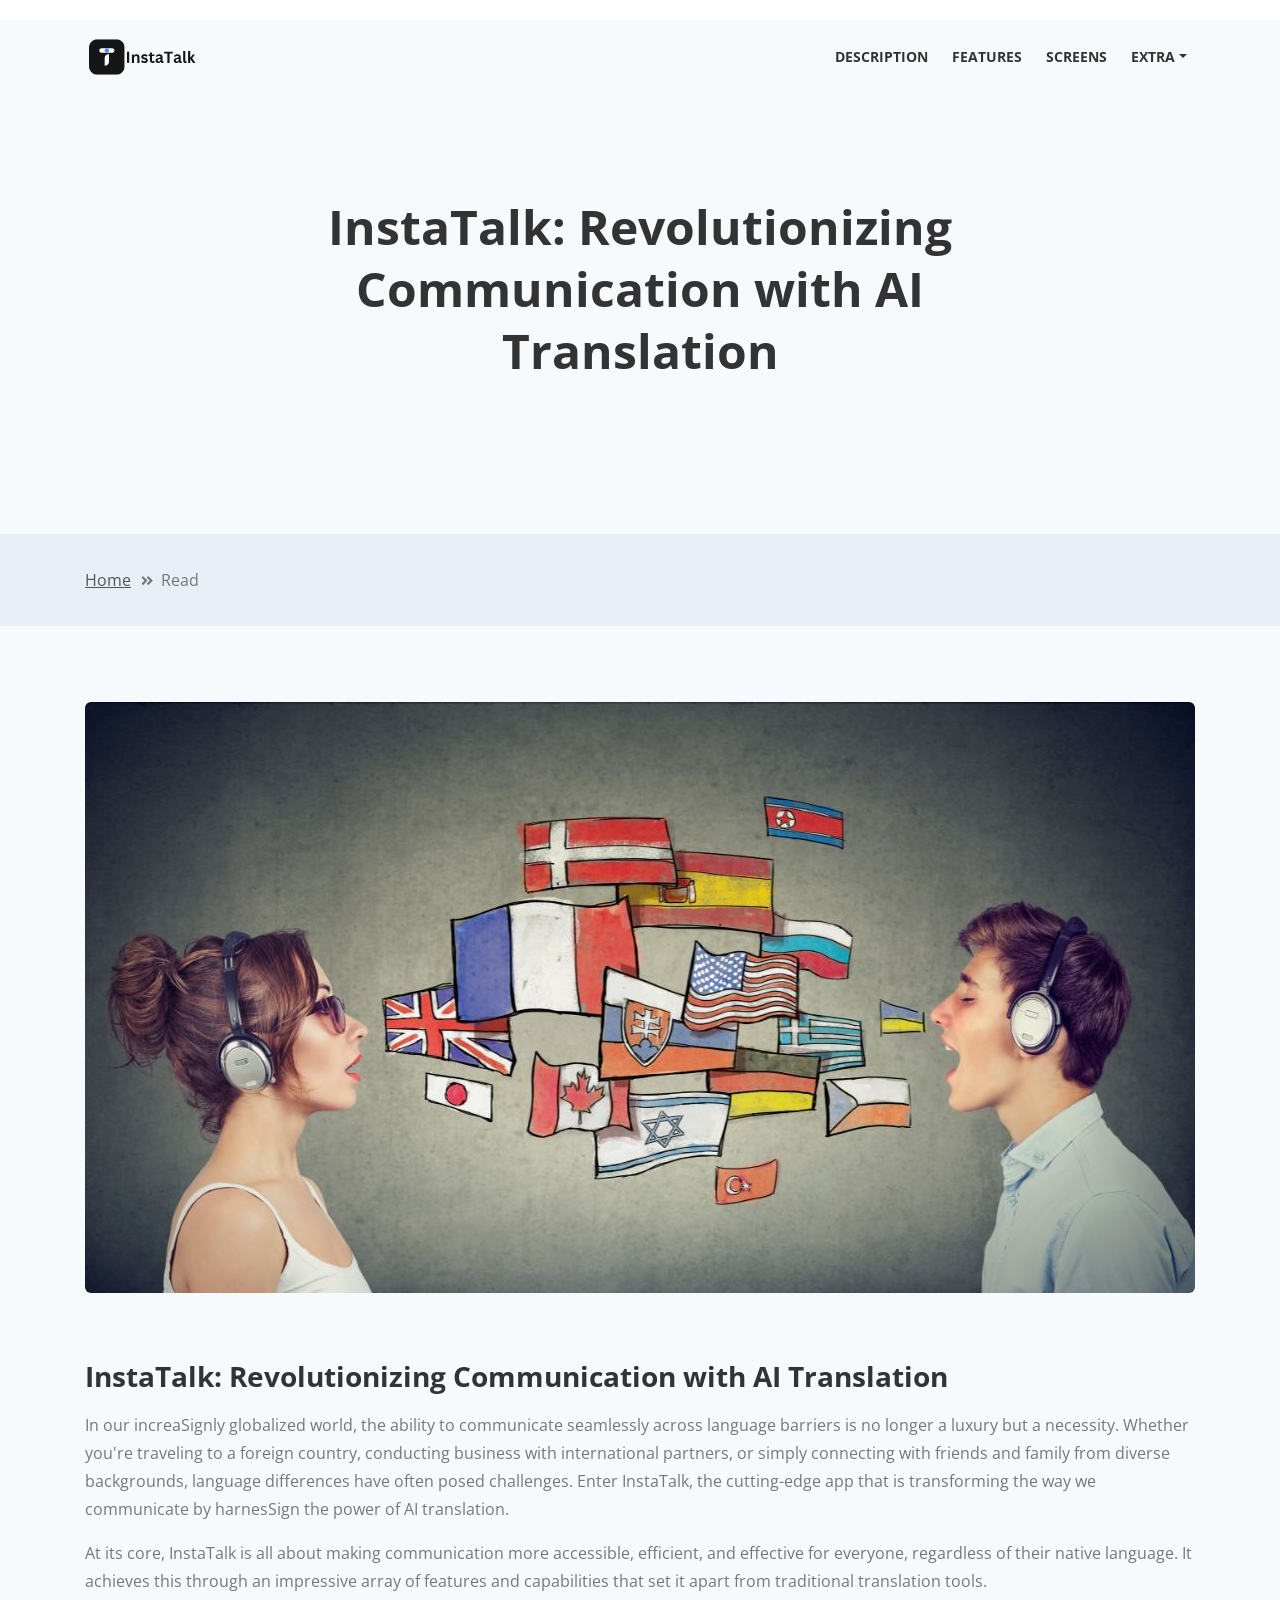
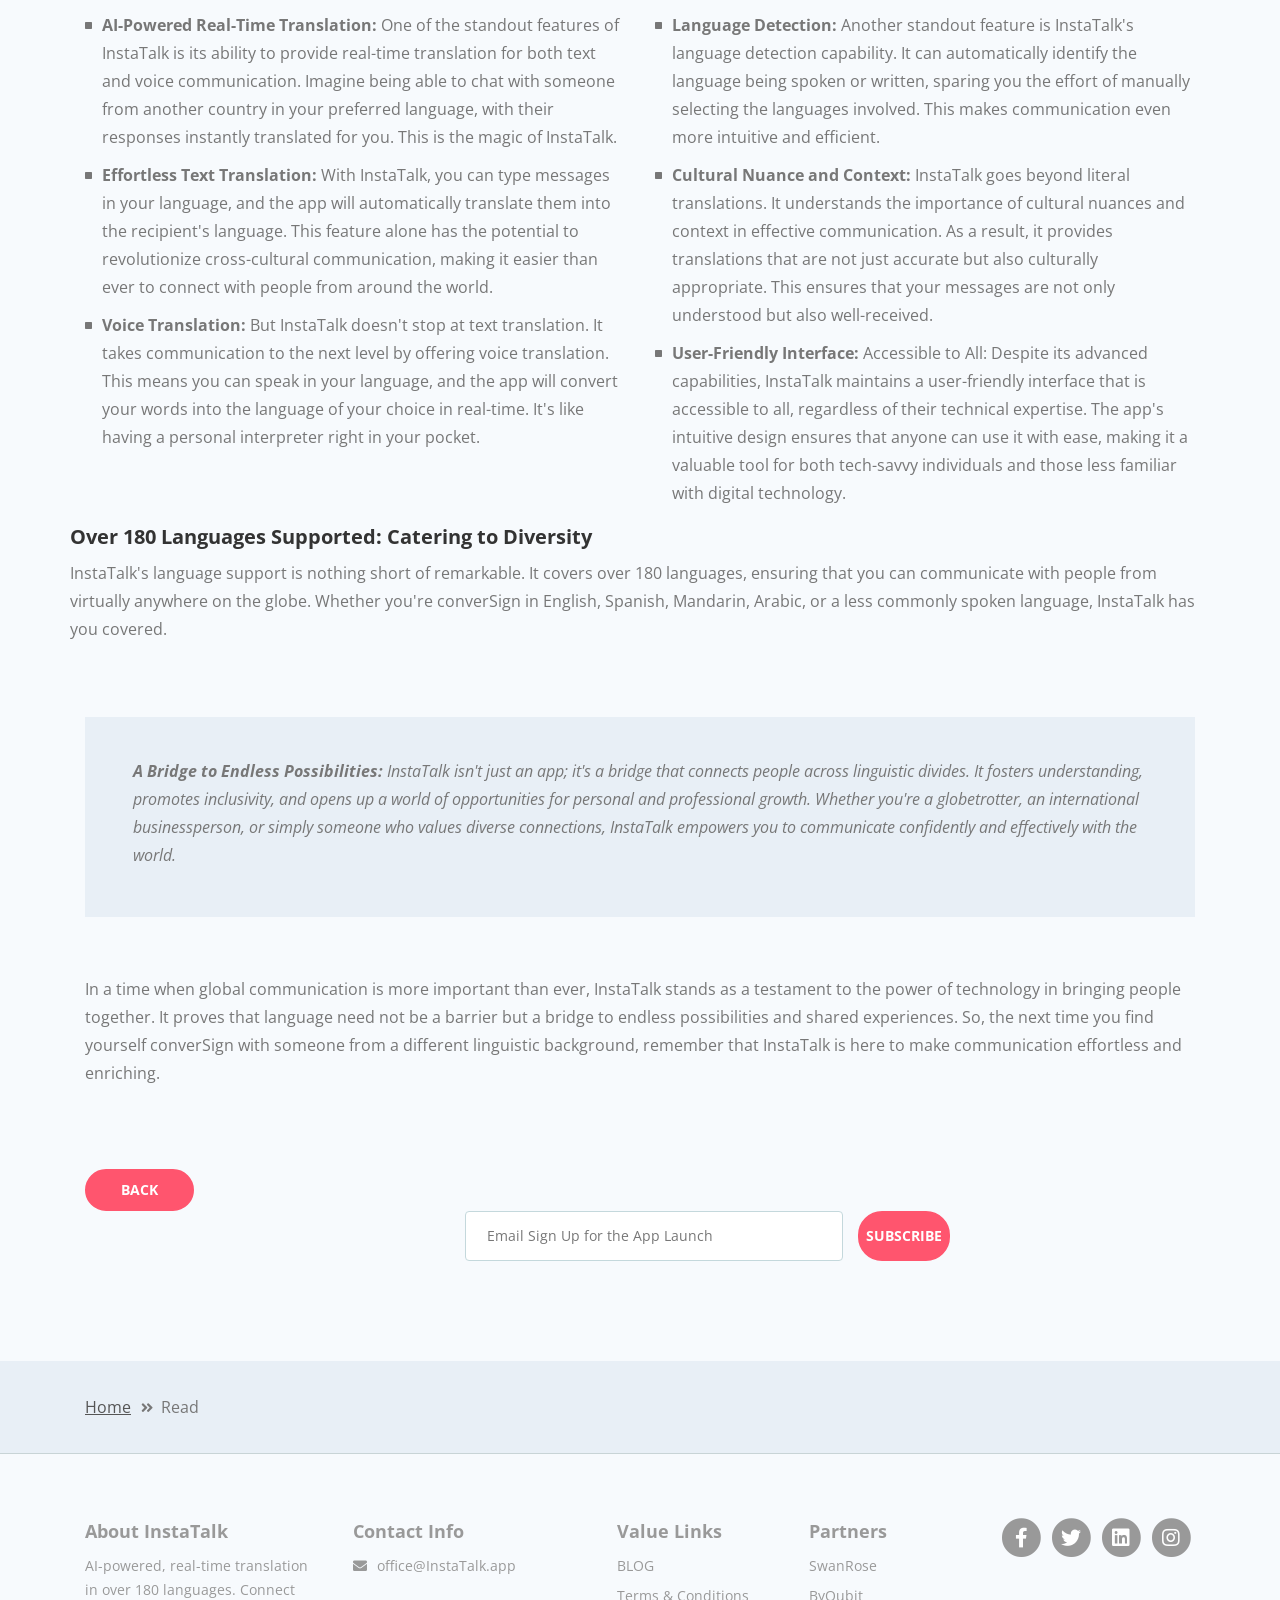
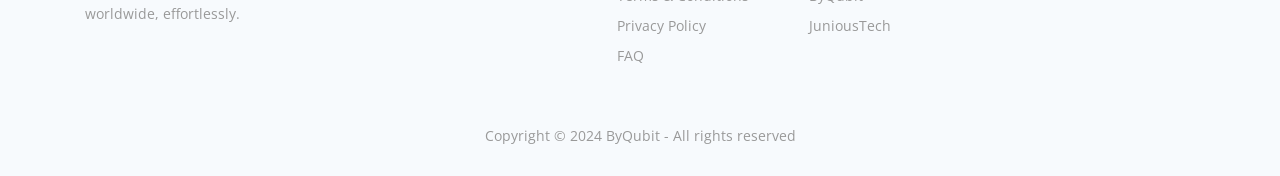
==== article-details.html @ 816acff8 "Add files via upload" ====
<!DOCTYPE html>
<html lang="en">

<head>
    <meta charset="utf-8">
    <meta name="viewport" content="width=device-width, initial-scale=1, shrink-to-fit=no">

    <!-- SEO Meta Tags -->
    <meta name="description"
        content="InstaTalk is a landing page HTML template built with Bootstrap 4 for presenting mobile apps to the online audience and for getting visitors to become users.">
    <meta name="author" content="Inovatik">

    <!-- OG Meta Tags to improve the way the post looks when you share the page on LinkedIn, Facebook, Google+ -->
    <meta property="og:site_name" content="" /> <!-- website name -->
    <meta property="og:site" content="" /> <!-- website link -->
    <meta property="og:title" content="" /> <!-- title shown in the actual shared post -->
    <meta property="og:description" content="" /> <!-- description shown in the actual shared post -->
    <meta property="og:image" content="" /> <!-- image link, make sure it's jpg -->
    <meta property="og:url" content="" /> <!-- where do you want your post to link to -->
    <meta property="og:type" content="article" />

    <!-- Webpage Title -->
    <title>BLOG - InstaTalk</title>

    <!-- Styles -->
    <link href="https://fonts.googleapis.com/css?family=Open+Sans:400,400i,700&display=swap&subset=latin-ext"
        rel="stylesheet">
    <link href="css/bootstrap.css" rel="stylesheet">
    <link href="css/fontawesome-all.css" rel="stylesheet">
    <link href="css/swiper.css" rel="stylesheet">
    <link href="css/magnific-popup.css" rel="stylesheet">
    <link href="css/styles.css" rel="stylesheet">

    <!-- Favicon  -->
    <link rel="icon" href="images/favicon.png">
</head>

<body data-spy="scroll" data-target=".fixed-top">

    <!-- Preloader -->
    <div class="spinner-wrapper">
        <div class="spinner">
            <div class="bounce1"></div>
            <div class="bounce2"></div>
            <div class="bounce3"></div>
        </div>
    </div>
    <!-- end of preloader -->


    <!-- Navigation -->
    <nav class="navbar navbar-expand-lg navbar-dark navbar-custom fixed-top">
        <div class="container">
            <!-- Text Logo - Use this if you don't have a graphic logo -->
            <!-- <a class="navbar-brand logo-text page-scroll" href="index.html">InstaTalk</a> -->

            <!-- Image Logo -->
            <a class="navbar-brand logo-image" href="index.html"><img src="images/logo.svg" alt="alternative"></a>

            <!-- Mobile Menu Toggle Button -->
            <button class="navbar-toggler" type="button" data-toggle="collapse" data-target="#navbarsExampleDefault"
                aria-controls="navbarsExampleDefault" aria-expanded="false" aria-label="Toggle navigation">
                <span class="navbar-toggler-awesome fas fa-bars"></span>
                <span class="navbar-toggler-awesome fas fa-times"></span>
            </button>
            <!-- end of mobile menu toggle button -->

            <div class="collapse navbar-collapse" id="navbarsExampleDefault">
                <ul class="navbar-nav ml-auto">
                    <li class="nav-item">
                        <a class="nav-link page-scroll" href="index.html#description">DESCRIPTION <span
                                class="sr-only">(current)</span></a>
                    </li>
                    <li class="nav-item">
                        <a class="nav-link page-scroll" href="index.html#features">FEATURES</a>
                    </li>
                    <li class="nav-item">
                        <a class="nav-link page-scroll" href="index.html#screens">SCREENS</a>
                    </li>

                    <!-- Dropdown Menu -->
                    <li class="nav-item dropdown">
                        <a class="nav-link dropdown-toggle page-scroll" id="navbarDropdown" role="button"
                            aria-haspopup="true" aria-expanded="false">EXTRA</a>
                        <div class="dropdown-menu" aria-labelledby="navbarDropdown">
                            <a class="dropdown-item" href="article-details.html"><span class="item-text">BLOG</span></a>
                            <div class="dropdown-divider"></div>
                            <a class="dropdown-item" href="terms-conditions.html"><span class="item-text">TERMS
                                    CONDITIONS</span></a>
                            <div class="dropdown-divider"></div>
                            <a class="dropdown-item" href="privacy-policy.html"><span class="item-text">PRIVACY
                                    POLICY</span></a>
                            <div class="dropdown-divider"></div>
                            <a class="dropdown-item" href="faq.html"><span class="item-text">FAQ
                                </span></a>
                        </div>
                    </li>
                    <!-- end of dropdown menu -->

                </ul>
                <!-- <span class="nav-item">
                    <a class="btn-outline-sm page-scroll" href="#download">DOWNLOAD</a>
                </span> -->
            </div>
        </div> <!-- end of container -->
    </nav> <!-- end of navbar -->
    <!-- end of navigation -->


    <!-- Header -->
    <header id="header" class="ex-header">
        <div class="container">
            <div class="row">
                <div class="col-md-12">
                    <h1>InstaTalk: Revolutionizing Communication with AI Translation</h1>
                </div> <!-- end of col -->
            </div> <!-- end of row -->
        </div> <!-- end of container -->
    </header> <!-- end of ex-header -->
    <!-- end of header -->


    <!-- Breadcrumbs -->
    <div class="ex-basic-1">
        <div class="container">
            <div class="row">
                <div class="col-lg-12">
                    <div class="breadcrumbs">
                        <a href="index.html">Home</a><i class="fa fa-angle-double-right"></i><span>Read</span>
                    </div> <!-- end of breadcrumbs -->
                </div> <!-- end of col -->
            </div> <!-- end of row -->
        </div> <!-- end of container -->
    </div> <!-- end of ex-basic-1 -->
    <!-- end of breadcrumbs -->


    <!-- Privacy Content -->
    <div class="ex-basic-2">
        <div class="container">
            <div class="row">
                <div class="col-lg-12">
                    <div class="image-container-large">
                        <img class="img-fluid" src="images/article-details-large.jpg" alt="alternative">
                    </div> <!-- end of image-container-large -->
                    <div class="text-container">
                        <h3>InstaTalk: Revolutionizing Communication with AI Translation</h3>
                        <p>In our increaSignly globalized world, the ability to communicate seamlessly across language
                            barriers is no longer a luxury but a necessity.
                            Whether you're traveling to a foreign country, conducting business with international
                            partners, or simply connecting with friends and
                            family from diverse backgrounds, language differences have often posed challenges. Enter
                            InstaTalk, the cutting-edge app that is transforming
                            the way we communicate by harnesSign the power of AI translation.</p>
                        <p>At its core, InstaTalk is all about making communication more accessible, efficient, and
                            effective for everyone, regardless of their native language.
                            It achieves this through an impressive array of features and capabilities that set it apart
                            from traditional translation tools.</p>
                        <div class="row">
                            <div class="col-md-6">
                                <ul class="list-unstyled li-space-lg">
                                    <li class="media">
                                        <i class="fas fa-square"></i>
                                        <div class="media-body"><strong>AI-Powered Real-Time Translation:</strong>
                                            One of the standout features of InstaTalk is its ability to provide
                                            real-time translation
                                            for both text and voice communication. Imagine being able to chat with
                                            someone from another
                                            country in your preferred language, with their responses instantly
                                            translated for you. This is the magic of InstaTalk.</div>
                                    </li>
                                    <li class="media">
                                        <i class="fas fa-square"></i>
                                        <div class="media-body"><strong>Effortless Text Translation:</strong> With
                                            InstaTalk, you can type messages in your language,
                                            and the app will automatically translate them into the recipient's language.
                                            This feature alone has the potential
                                            to revolutionize cross-cultural communication, making it easier than ever to
                                            connect with people from around the world.</div>
                                    </li>
                                    <li class="media">
                                        <i class="fas fa-square"></i>
                                        <div class="media-body"><strong>Voice Translation:</strong> But InstaTalk
                                            doesn't stop at text translation. It takes communication to the
                                            next level by offering voice translation. This means you can speak in your
                                            language, and the app will convert your
                                            words into the language of your choice in real-time. It's like having a
                                            personal interpreter right in your pocket.</div>
                                    </li>
                                </ul>
                            </div> <!-- end of col -->

                            <div class="col-md-6">
                                <ul class="list-unstyled li-space-lg">
                                    <li class="media">
                                        <i class="fas fa-square"></i>
                                        <div class="media-body"><strong>Language Detection:</strong> Another standout
                                            feature is InstaTalk's language detection capability. It can automatically
                                            identify the language being spoken or written, sparing you the effort of
                                            manually selecting the languages involved. This makes communication even
                                            more intuitive and efficient.</div>
                                    </li>
                                    <li class="media">
                                        <i class="fas fa-square"></i>
                                        <div class="media-body"><strong>Cultural Nuance and Context:</strong> InstaTalk
                                            goes beyond literal translations. It understands the importance of cultural
                                            nuances and context in effective communication. As a result, it provides
                                            translations that are not just accurate but also culturally appropriate.
                                            This ensures that your messages are not only understood but also
                                            well-received.</div>
                                    </li>
                                    <li class="media">
                                        <i class="fas fa-square"></i>
                                        <div class="media-body"><strong>User-Friendly Interface:</strong> Accessible to
                                            All: Despite its advanced capabilities, InstaTalk maintains a user-friendly
                                            interface that is accessible to all, regardless of their technical
                                            expertise. The app's intuitive design ensures that anyone can use it with
                                            ease, making it a valuable tool for both tech-savvy individuals and those
                                            less familiar with digital technology.</div>
                                    </li>

                                </ul>
                            </div> <!-- end of col -->

                            <h4>Over 180 Languages Supported: Catering to Diversity</h4>
                            <p>InstaTalk's language support is nothing short of remarkable. It covers over 180
                                languages,
                                ensuring that you can communicate with people from virtually anywhere on the globe.
                                Whether you're converSign in English, Spanish, Mandarin, Arabic, or a less commonly
                                spoken
                                language, InstaTalk has you covered.</p>
                        </div> <!-- end of row -->
                    </div> <!-- end of text-container-->

                    <div class="text-container dark">
                        <p class="testimonial-text"><strong>A Bridge to Endless Possibilities:</strong> InstaTalk isn't
                            just an app; it's a bridge that connects people across linguistic divides. It fosters
                            understanding, promotes inclusivity, and opens up a world of opportunities for personal and
                            professional growth. Whether you're a globetrotter, an international businessperson, or
                            simply someone who values diverse connections, InstaTalk empowers you to communicate
                            confidently and effectively with the world.</p>
                    </div> <!-- end of text container -->
                    <div class="text-container">
                        <p>In a time when global communication is more important than ever, InstaTalk stands as a
                            testament to the power of technology in bringing people together. It proves that language
                            need not be a barrier but a bridge to endless possibilities and shared experiences. So, the
                            next time you find yourself converSign with someone from a different linguistic background,
                            remember that InstaTalk is here to make communication effortless and enriching.
                        </p>
                    </div> <!-- end of text-container-->
                    <a class="btn-solid-reg" href="index.html">BACK</a>
                </div> <!-- end of col-->
            </div> <!-- end of row -->
        </div> <!-- end of container -->
        <div class="row">
            <div class="col-lg-4">
                <p class="p-large p-heading"></p>
            </div>
            <div class="col-lg-4">
                <!-- Privacy Form -->
                <div class="form-container">
                    <form id="privacyForm" data-toggle="validator" data-focus="false">
                        <div class="form-group">
                            <input type="email" class="form-control-input" id="pemail" required>
                            <label class="label-control" for="pemail">Email Sign Up for the App Launch</label>
                            <div class="help-block with-errors"></div>
                        </div>
                        <div class="form-message">
                            <div id="pmsgSubmit" class="h3 text-center hidden"></div>
                        </div>
                    </form>
                </div> <!-- end of form container -->
            </div> <!-- end of col-->
            <div class="row">
                <div class="col-lg-12">
                    <div class="form-group">
                        <button type="submit" class="form-control-submit-button">SUBSCRIBE</button>
                    </div>
                </div>

            </div>


        </div>
    </div> <!-- end of ex-basic-2 -->
    <!-- end of privacy content -->


    <!-- Breadcrumbs -->
    <div class="ex-basic-1">
        <div class="container">
            <div class="row">
                <div class="col-lg-12">
                    <div class="breadcrumbs">
                        <a href="index.html">Home</a><i class="fa fa-angle-double-right"></i><span>Read</span>
                    </div> <!-- end of breadcrumbs -->
                </div> <!-- end of col -->
            </div> <!-- end of row -->
        </div> <!-- end of container -->
    </div> <!-- end of ex-basic-1 -->
    <!-- end of breadcrumbs -->


    <!-- Footer -->
    <div class="footer">
        <div class="container">
            <div class="row">
                <div class="col-lg-12">
                    <div class="footer-col first">
                        <h5>About InstaTalk</h5>
                        <p class="p-small">AI-powered, real-time translation in over 180 languages. Connect worldwide,
                            effortlessly.</p>
                    </div> <!-- end of footer-col -->
                    <div class="footer-col second">
                        <h5>Contact Info</h5>
                        <ul class="list-unstyled li-space-lg p-small">
                            <li class="media">
                                <i class="fas fa-envelope"></i>
                                <div class="media-body"><a href="#your-link">office@InstaTalk.app</a></div>
                            </li>
                        </ul>
                    </div> <!-- end of footer-col -->
                    <div class="footer-col third">
                        <h5>Value Links</h5>
                        <ul class="list-unstyled li-space-lg p-small">
                            <li><a href="article-details.html">BLOG</a></li>
                            <li><a href="terms-conditions.html">Terms & Conditions</a></li>
                            <li><a href="privacy-policy.html">Privacy Policy</a></li>
                            <li><a href="faq.html">FAQ</a></li>
                        </ul>
                    </div> <!-- end of footer-col -->
                    <div class="footer-col fourth">
                        <h5>Partners</h5>
                        <ul class="list-unstyled li-space-lg p-small">
                            <li><a target="_blank" href="#your-link">SwanRose</a></li>
                            <li><a target="_blank" href="https://byqubit.com/">ByQubit</a></li>
                            <li><a target="_blank" href="https://juniustech.com/">JuniousTech</a></li>
                        </ul>
                    </div> <!-- end of footer-col -->
                    <div class="footer-col fifth">
                        <span class="fa-stack">
                            <a target="_blank" href="#your-link">
                                <i class="fas fa-circle fa-stack-2x"></i>
                                <i class="fab fa-facebook-f fa-stack-1x"></i>
                            </a>
                        </span>
                        <span class="fa-stack">
                            <a target="_blank" href="#your-link">
                                <i class="fas fa-circle fa-stack-2x"></i>
                                <i class="fab fa-twitter fa-stack-1x"></i>
                            </a>
                        </span>
                        <span class="fa-stack">
                            <a target="_blank" href="https://www.linkedin.com/company/byqubitllc/">
                                <i class="fas fa-circle fa-stack-2x"></i>
                                <i class="fab fa-linkedin fa-stack-1x"></i>
                            </a>
                        </span>
                        <span class="fa-stack">
                            <a target="_blank" href="#your-link">
                                <i class="fas fa-circle fa-stack-2x"></i>
                                <i class="fab fa-instagram fa-stack-1x"></i>
                            </a>
                        </span>
                    </div> <!-- end of footer-col -->
                </div> <!-- end of col -->
            </div> <!-- end of row -->
        </div> <!-- end of container -->
    </div> <!-- end of footer -->
    <!-- end of footer -->


    <!-- Copyright -->
    <div class="copyright">
        <div class="container">
            <div class="row">
                <div class="col-lg-12">
                    <p class="p-small">Copyright © 2024 <a target="_blank" href="https://byqubit.com/">ByQubit</a> - All
                        rights reserved</p>
                </div> <!-- end of col -->
            </div> <!-- enf of row -->
        </div> <!-- end of container -->
    </div> <!-- end of copyright -->


    <!-- Scripts -->
    <script src="js/jquery.min.js"></script> <!-- jQuery for Bootstrap's JavaScript plugins -->
    <script src="js/popper.min.js"></script> <!-- Popper tooltip library for Bootstrap -->
    <script src="js/bootstrap.min.js"></script> <!-- Bootstrap framework -->
    <script src="js/jquery.eaSign.min.js"></script> <!-- jQuery EaSign for smooth scrolling between anchors -->
    <script src="js/swiper.min.js"></script> <!-- Swiper for image and text sliders -->
    <script src="js/jquery.magnific-popup.js"></script> <!-- Magnific Popup for lightboxes -->
    <script src="js/validator.min.js"></script> <!-- Validator.js - Bootstrap plugin that validates forms -->
    <script src="js/scripts.js"></script> <!-- Custom scripts -->
</body>

</html>
---- css/styles.css ----
/* Template: Sync - Free Mobile App Landing Page HTML Template
   Author: Inovatik
   Created: Dec 2019
   Description: Master CSS file
*/

/*****************************************
Table Of Contents:

01. General Styles
02. Preloader
03. Navigation
04. Header
05. Small Features
06. Description 1
07. Description 1 Details Lightbox
08. Description 2
09. Features
10. Screenshots
11. Testimonials
12. Statistics
13. Download
14. Footer
15. Copyright
16. Back To Top Button
17. Extra Pages
18. Media Queries
******************************************/

/*****************************************
Colors:
- Backgrounds - light gray #f7fafd
- Backgrounds - gray #e8eff6
- Buttons - red #ff556e
- Headings text, navbar links - black #333
- Body text - dark gray #777
******************************************/


/******************************/
/*     01. General Styles     */
/******************************/
body,
html {
	width: 100%;
	height: 100%;
}

body,
p {
	color: #777;
	font: 400 1rem/1.75rem "Open Sans", sans-serif;
}

.p-large {
	font: 400 1.125rem/1.875rem "Open Sans", sans-serif;
}

.p-small {
	font: 400 0.875rem/1.5rem "Open Sans", sans-serif;
}

.p-heading {
	margin-bottom: 4rem;
	text-align: center;
}

h1 {
	color: #333;
	font: 700 2.625rem/3.375rem "Open Sans", sans-serif;
}

h2 {
	color: #333;
	font: 700 2.125rem/2.75rem "Open Sans", sans-serif;
}

h3 {
	color: #333;
	font: 700 1.75rem/2.375rem "Open Sans", sans-serif;
}

h4 {
	color: #333;
	font: 700 1.25rem/1.75rem "Open Sans", sans-serif;
}

h5 {
	color: #333;
	font: 700 1.125rem/1.625rem "Open Sans", sans-serif;
}

h6 {
	color: #333;
	font: 700 1rem/1.5rem "Open Sans", sans-serif;
}

.testimonial-text {
	font-style: italic;
}

.testimonial-author {
	font-weight: 700;
	font-size: 1rem;
	line-height: 1.5rem;
}

.li-space-lg li {
	margin-bottom: 0.625rem;
}

a {
	color: #555;
	text-decoration: underline;
}

a:hover {
	color: #555;
	text-decoration: underline;
}

a.red {
	color: #ff556e;
}

.btn-solid-reg {
	display: inline-block;
	padding: 1.1875rem 2.125rem 1.1875rem 2.125rem;
	border: 0.125rem solid #ff556e;
	border-radius: 2rem;
	background-color: #ff556e;
	color: #fff;
	font: 700 0.875rem/0 "Open Sans", sans-serif;
	text-decoration: none;
	transition: all 0.2s;
}

.btn-solid-reg:hover {
	border: 0.125rem solid #ff556e;
	background-color: transparent;
	color: #ff556e;
	text-decoration: none;
}

.btn-solid-lg {
	display: inline-block;
	padding: 1.5rem 2.375rem 1.5rem 2.375rem;
	border: 0.125rem solid #ff556e;
	border-radius: 2rem;
	background-color: #ff556e;
	color: #fff;
	font: 700 0.875rem/0 "Open Sans", sans-serif;
	text-decoration: none;
	transition: all 0.2s;
}

.btn-solid-lg:hover {
	border: 0.125rem solid #ff556e;
	background-color: transparent;
	color: #ff556e;
	text-decoration: none;
}

.btn-solid-lg .fab {
	margin-right: 0.5rem;
	font-size: 1.25rem;
	line-height: 0;
	vertical-align: top;
}

.btn-solid-lg .fab.fa-google-play {
	font-size: 1rem;
}

.btn-outline-reg {
	display: inline-block;
	padding: 1.1875rem 2.125rem 1.1875rem 2.125rem;
	border: 0.125rem solid #333;
	border-radius: 2rem;
	background-color: transparent;
	color: #333;
	font: 700 0.875rem/0 "Open Sans", sans-serif;
	text-decoration: none;
	transition: all 0.2s;
}

.btn-outline-reg:hover {
	border: 0.125rem solid #333;
	background-color: #333;
	color: #fff;
	text-decoration: none;
}

.btn-outline-lg {
	display: inline-block;
	padding: 1.5rem 2.375rem 1.5rem 2.375rem;
	border: 0.125rem solid #333;
	border-radius: 2rem;
	background-color: transparent;
	color: #333;
	font: 700 0.875rem/0 "Open Sans", sans-serif;
	text-decoration: none;
	transition: all 0.2s;
}

.btn-outline-lg:hover {
	border: 0.125rem solid #333;
	background-color: #333;
	color: #fff;
	text-decoration: none;
}

.btn-outline-sm {
	display: inline-block;
	padding: 1rem 1.5rem 1rem 1.5rem;
	border: 0.125rem solid #333;
	border-radius: 2rem;
	background-color: transparent;
	color: #333;
	font: 700 0.875rem/0 "Open Sans", sans-serif;
	text-decoration: none;
	transition: all 0.2s;
}

.btn-outline-sm:hover {
	border: 0.125rem solid #333;
	background-color: #333;
	color: #fff;
	text-decoration: none;
}

.form-group {
	position: relative;
	margin-bottom: 1.25rem;
}

.form-group.has-error.has-danger {
	margin-bottom: 0.625rem;
}

.form-group.has-error.has-danger .help-block.with-errors ul {
	margin-top: 0.375rem;
}

.label-control {
	position: absolute;
	top: 0.87rem;
	left: 1.375rem;
	color: #777;
	opacity: 1;
	font: 400 0.875rem/1.375rem "Open Sans", sans-serif;
	cursor: text;
	transition: all 0.2s ease;
}

/* IE10+ hack to solve lower label text position compared to the rest of the browsers */
@media screen and (-ms-high-contrast: active),
screen and (-ms-high-contrast: none) {
	.label-control {
		top: 0.9375rem;
	}
}

.form-control-input:focus+.label-control,
.form-control-input.notEmpty+.label-control,
.form-control-textarea:focus+.label-control,
.form-control-textarea.notEmpty+.label-control {
	top: 0.125rem;
	opacity: 1;
	font-size: 0.75rem;
	font-weight: 700;
}

.form-control-input,
.form-control-select {
	display: block;
	/* needed for proper display of the label in Firefox, IE, Edge */
	width: 100%;
	padding-top: 1.0625rem;
	padding-bottom: 0.0625rem;
	padding-left: 1.3125rem;
	border: 1px solid #c4d8dc;
	border-radius: 0.25rem;
	background-color: #fff;
	color: #777;
	font: 400 0.875rem/1.875rem "Open Sans", sans-serif;
	transition: all 0.2s;
	-webkit-appearance: none;
	/* removes inner shadow on form inputs on ios safari */
}

.form-control-select {
	padding-top: 0.5rem;
	padding-bottom: 0.5rem;
	height: 3rem;
}

/* IE10+ hack to solve lower label text position compared to the rest of the browsers */
@media screen and (-ms-high-contrast: active),
screen and (-ms-high-contrast: none) {
	.form-control-input {
		padding-top: 1.25rem;
		padding-bottom: 0.75rem;
		line-height: 1.75rem;
	}

	.form-control-select {
		padding-top: 0.875rem;
		padding-bottom: 0.75rem;
		height: 3.125rem;
		line-height: 2.125rem;
	}
}

select {
	/* you should keep these first rules in place to maintain cross-browser behavior */
	-webkit-appearance: none;
	-moz-appearance: none;
	-ms-appearance: none;
	-o-appearance: none;
	appearance: none;
	background-image: url('../images/down-arrow.png');
	background-position: 96% 50%;
	background-repeat: no-repeat;
	outline: none;
}

select::-ms-expand {
	display: none;
	/* removes the ugly default down arrow on select form field in IE11 */
}

.form-control-textarea {
	display: block;
	/* used to eliminate a bottom gap difference between Chrome and IE/FF */
	width: 100%;
	height: 8rem;
	/* used instead of html rows to normalize height between Chrome and IE/FF */
	padding-top: 1.25rem;
	padding-left: 1.3125rem;
	border: 1px solid #c4d8dc;
	border-radius: 0.25rem;
	background-color: #fff;
	color: #777;
	font: 400 0.875rem/1.75rem "Open Sans", sans-serif;
	transition: all 0.2s;
}

.form-control-input:focus,
.form-control-select:focus,
.form-control-textarea:focus {
	border: 1px solid #a1a1a1;
	outline: none;
	/* Removes blue border on focus */
}

.form-control-input:hover,
.form-control-select:hover,
.form-control-textarea:hover {
	border: 1px solid #a1a1a1;
}

input[type='checkbox'] {
	vertical-align: -10%;
	margin-right: 0.5rem;
}

/* IE10+ hack to raise checkbox field position compared to the rest of the browsers */
@media screen and (-ms-high-contrast: active),
screen and (-ms-high-contrast: none) {
	input[type='checkbox'] {
		vertical-align: -9%;
	}
}

.form-control-submit-button {
	display: inline-block;
	width: 100%;
	height: 3.125rem;
	border: 0.125rem solid #ff556e;
	border-radius: 1.5rem;
	background-color: #ff556e;
	color: #fff;
	font: 700 0.875rem/0 "Open Sans", sans-serif;
	cursor: pointer;
	transition: all 0.2s;
}

.form-control-submit-button:hover {
	border: 0.125rem solid #ff556e;
	background-color: transparent;
	color: #ff556e;
}

/* Form Success And Error Message Formatting */
#pmsgSubmit.h3.text-center.tada.animated,
#pmsgSubmit.h3.text-center {
	display: block;
	margin-bottom: 0;
	color: #ff556e;
	font-weight: 400;
	font-size: 1.125rem;
	line-height: 1rem;
}

.help-block.with-errors .list-unstyled {
	font-size: 0.75rem;
	line-height: 1.125rem;
	text-align: left;
}

.help-block.with-errors ul {
	margin-bottom: 0;
}

/* end of form success and error message formatting */

/* Form Success And Error Message Animation - Animate.css */
@-webkit-keyframes tada {
	from {
		-webkit-transform: scale3d(1, 1, 1);
		-ms-transform: scale3d(1, 1, 1);
		transform: scale3d(1, 1, 1);
	}

	10%,
	20% {
		-webkit-transform: scale3d(.9, .9, .9) rotate3d(0, 0, 1, -3deg);
		-ms-transform: scale3d(.9, .9, .9) rotate3d(0, 0, 1, -3deg);
		transform: scale3d(.9, .9, .9) rotate3d(0, 0, 1, -3deg);
	}

	30%,
	50%,
	70%,
	90% {
		-webkit-transform: scale3d(1.1, 1.1, 1.1) rotate3d(0, 0, 1, 3deg);
		-ms-transform: scale3d(1.1, 1.1, 1.1) rotate3d(0, 0, 1, 3deg);
		transform: scale3d(1.1, 1.1, 1.1) rotate3d(0, 0, 1, 3deg);
	}

	40%,
	60%,
	80% {
		-webkit-transform: scale3d(1.1, 1.1, 1.1) rotate3d(0, 0, 1, -3deg);
		-ms-transform: scale3d(1.1, 1.1, 1.1) rotate3d(0, 0, 1, -3deg);
		transform: scale3d(1.1, 1.1, 1.1) rotate3d(0, 0, 1, -3deg);
	}

	to {
		-webkit-transform: scale3d(1, 1, 1);
		-ms-transform: scale3d(1, 1, 1);
		transform: scale3d(1, 1, 1);
	}
}

@keyframes tada {
	from {
		-webkit-transform: scale3d(1, 1, 1);
		-ms-transform: scale3d(1, 1, 1);
		transform: scale3d(1, 1, 1);
	}

	10%,
	20% {
		-webkit-transform: scale3d(.9, .9, .9) rotate3d(0, 0, 1, -3deg);
		-ms-transform: scale3d(.9, .9, .9) rotate3d(0, 0, 1, -3deg);
		transform: scale3d(.9, .9, .9) rotate3d(0, 0, 1, -3deg);
	}

	30%,
	50%,
	70%,
	90% {
		-webkit-transform: scale3d(1.1, 1.1, 1.1) rotate3d(0, 0, 1, 3deg);
		-ms-transform: scale3d(1.1, 1.1, 1.1) rotate3d(0, 0, 1, 3deg);
		transform: scale3d(1.1, 1.1, 1.1) rotate3d(0, 0, 1, 3deg);
	}

	40%,
	60%,
	80% {
		-webkit-transform: scale3d(1.1, 1.1, 1.1) rotate3d(0, 0, 1, -3deg);
		-ms-transform: scale3d(1.1, 1.1, 1.1) rotate3d(0, 0, 1, -3deg);
		transform: scale3d(1.1, 1.1, 1.1) rotate3d(0, 0, 1, -3deg);
	}

	to {
		-webkit-transform: scale3d(1, 1, 1);
		-ms-transform: scale3d(1, 1, 1);
		transform: scale3d(1, 1, 1);
	}
}

.tada {
	-webkit-animation-name: tada;
	animation-name: tada;
}

.animated {
	-webkit-animation-duration: 1s;
	animation-duration: 1s;
	-webkit-animation-fill-mode: both;
	animation-fill-mode: both;
}

/* end of form success and error message animation - Animate.css */

/* Fade-move Animation For Details Lightbox - Magnific Popup */
/* at start */
.my-mfp-slide-bottom .zoom-anim-dialog {
	opacity: 0;
	transition: all 0.2s ease-out;
	-webkit-transform: translateY(-1.25rem) perspective(37.5rem) rotateX(10deg);
	-ms-transform: translateY(-1.25rem) perspective(37.5rem) rotateX(10deg);
	transform: translateY(-1.25rem) perspective(37.5rem) rotateX(10deg);
}

/* animate in */
.my-mfp-slide-bottom.mfp-ready .zoom-anim-dialog {
	opacity: 1;
	-webkit-transform: translateY(0) perspective(37.5rem) rotateX(0);
	-ms-transform: translateY(0) perspective(37.5rem) rotateX(0);
	transform: translateY(0) perspective(37.5rem) rotateX(0);
}

/* animate out */
.my-mfp-slide-bottom.mfp-removing .zoom-anim-dialog {
	opacity: 0;
	-webkit-transform: translateY(-0.625rem) perspective(37.5rem) rotateX(10deg);
	-ms-transform: translateY(-0.625rem) perspective(37.5rem) rotateX(10deg);
	transform: translateY(-0.625rem) perspective(37.5rem) rotateX(10deg);
}

/* dark overlay, start state */
.my-mfp-slide-bottom.mfp-bg {
	opacity: 0;
	transition: opacity 0.2s ease-out;
}

/* animate in */
.my-mfp-slide-bottom.mfp-ready.mfp-bg {
	opacity: 0.8;
}

/* animate out */
.my-mfp-slide-bottom.mfp-removing.mfp-bg {
	opacity: 0;
}

/* end of fade-move animation for details lightbox - magnific popup */

/* Fade Animation For Image Lightbox - Magnific Popup */
@-webkit-keyframes fadeIn {
	from {
		opacity: 0;
	}

	to {
		opacity: 1;
	}
}

@keyframes fadeIn {
	from {
		opacity: 0;
	}

	to {
		opacity: 1;
	}
}

.fadeIn {
	-webkit-animation: fadeIn 0.6s;
	animation: fadeIn 0.6s;
}

@-webkit-keyframes fadeOut {
	from {
		opacity: 1;
	}

	to {
		opacity: 0;
	}
}

@keyframes fadeOut {
	from {
		opacity: 1;
	}

	to {
		opacity: 0;
	}
}

.fadeOut {
	-webkit-animation: fadeOut 0.8s;
	animation: fadeOut 0.8s;
}

/* end of fade animation for details lightbox - magnific popup */


/*************************/
/*     02. Preloader     */
/*************************/
.spinner-wrapper {
	position: fixed;
	z-index: 999999;
	top: 0;
	right: 0;
	bottom: 0;
	left: 0;
	background: #f7fafd;
}

.spinner {
	position: absolute;
	top: 50%;
	/* centers the loading animation vertically one the screen */
	left: 50%;
	/* centers the loading animation horizontally one the screen */
	width: 3.75rem;
	height: 1.25rem;
	margin: -0.625rem 0 0 -1.875rem;
	/* is width and height divided by two */
	text-align: center;
}

.spinner>div {
	display: inline-block;
	width: 1rem;
	height: 1rem;
	border-radius: 100%;
	background-color: #ff556e;
	-webkit-animation: sk-bouncedelay 1.4s infinite ease-in-out both;
	animation: sk-bouncedelay 1.4s infinite ease-in-out both;
}

.spinner .bounce1 {
	-webkit-animation-delay: -0.32s;
	animation-delay: -0.32s;
}

.spinner .bounce2 {
	-webkit-animation-delay: -0.16s;
	animation-delay: -0.16s;
}

@-webkit-keyframes sk-bouncedelay {

	0%,
	80%,
	100% {
		-webkit-transform: scale(0);
	}

	40% {
		-webkit-transform: scale(1.0);
	}
}

@keyframes sk-bouncedelay {

	0%,
	80%,
	100% {
		-webkit-transform: scale(0);
		-ms-transform: scale(0);
		transform: scale(0);
	}

	40% {
		-webkit-transform: scale(1.0);
		-ms-transform: scale(1.0);
		transform: scale(1.0);
	}
}


/**************************/
/*     03. Navigation     */
/**************************/
.navbar-custom {
	background-color: #f7fafd;
	box-shadow: 0 0.0625rem 0.375rem 0 rgba(0, 0, 0, 0.1);
	font: 700 0.875rem/0.875rem "Open Sans", sans-serif;
	transition: all 0.2s;
}

.navbar-custom .navbar-brand.logo-image img {
	width: 6.6875rem;
	height: 2.25rem;
}

.navbar-custom .navbar-brand.logo-text {
	font: 700 2rem/1rem "Open Sans", sans-serif;
	color: #333;
	text-decoration: none;
}

.navbar-custom .navbar-nav {
	margin-top: 0.75rem;
	margin-bottom: 0.5rem;
}

.navbar-custom .nav-item .nav-link {
	padding: 0.625rem 0.75rem;
	color: #333;
	text-decoration: none;
	transition: all 0.2s ease;
}

.navbar-custom .nav-item .nav-link:hover,
.navbar-custom .nav-item .nav-link.active {
	color: #ff556e;
}

/* Dropdown Menu */
.navbar-custom .dropdown:hover>.dropdown-menu {
	display: block;
	/* this makes the dropdown menu stay open while hovering it */
	min-width: auto;
	animation: fadeDropdown 0.2s;
	/* required for the fade animation */
}

@keyframes fadeDropdown {
	0% {
		opacity: 0;
	}

	100% {
		opacity: 1;
	}
}

.navbar-custom .dropdown-toggle {
	cursor: default;
}

.navbar-custom .dropdown-toggle:focus {
	/* removes dropdown outline on focus */
	outline: 0;
}

.navbar-custom .dropdown-menu {
	margin-top: 0;
	border: none;
	border-radius: 0.25rem;
	background-color: #f7fafd;
}

.navbar-custom .dropdown-item {
	color: #333;
	text-decoration: none;
}

.navbar-custom .dropdown-item:hover {
	background-color: #f7fafd;
}

.navbar-custom .dropdown-item .item-text {
	font: 700 0.875rem/0.875rem "Open Sans", sans-serif;
}

.navbar-custom .dropdown-item:hover .item-text {
	color: #ff556e;
}

.navbar-custom .dropdown-divider {
	width: 100%;
	height: 1px;
	margin: 0.75rem auto 0.725rem auto;
	border: none;
	background-color: #c4d8dc;
	opacity: 0.2;
}

/* end of dropdown menu */

.navbar-custom .nav-item .btn-outline-sm {
	margin-top: 0.125rem;
	margin-bottom: 1.375rem;
	margin-left: 0.5rem;
	border: 0.125rem solid #ff556e;
	color: #ff556e;
}

.navbar-custom .nav-item .btn-outline-sm:hover {
	border: 0.125rem solid #ff556e;
	background-color: #ff556e;
	color: #fff;
}

.navbar-custom .navbar-toggler {
	padding: 0;
	border: none;
	color: #333;
	font-size: 2rem;
}

.navbar-custom button[aria-expanded='false'] .navbar-toggler-awesome.fas.fa-times {
	display: none;
}

.navbar-custom button[aria-expanded='false'] .navbar-toggler-awesome.fas.fa-bars {
	display: inline-block;
}

.navbar-custom button[aria-expanded='true'] .navbar-toggler-awesome.fas.fa-bars {
	display: none;
}

.navbar-custom button[aria-expanded='true'] .navbar-toggler-awesome.fas.fa-times {
	display: inline-block;
	margin-right: 0.125rem;
}


/*********************/
/*    04. Header     */
/*********************/
.header {
	position: relative;
	overflow: hidden;
	padding-top: 8rem;
	padding-bottom: 3rem;
	background-color: #f7fafd;
	text-align: center;
}

.header .text-container {
	margin-bottom: 3rem;
}

.header h1 {
	margin-bottom: 1rem;
}

.header .p-heading {
	margin-bottom: 2rem;
}

.header .btn-solid-lg {
	margin-right: 0.5rem;
	margin-bottom: 1.125rem;
	margin-left: 0.5rem;
}

.header .deco-white-circle-1,
.header .deco-white-circle-2,
.header .deco-blue-circle,
.header .deco-yellow-circle,
.header .deco-green-diamond {
	display: none;
}


/******************************/
/*     05. Small Features     */
/******************************/
.cards-1 {
	padding-top: 1rem;
	padding-bottom: 2rem;
	background-color: #f7fafd;
	text-align: center;
}

.cards-1 .card {
	max-width: 11rem;
	margin-right: auto;
	margin-bottom: 3rem;
	margin-left: auto;
	padding: 0;
	border: none;
	background-color: transparent;
}

.cards-1 .card-image {
	width: 7.5rem;
	height: 7.5rem;
	margin-right: auto;
	margin-bottom: 1.5rem;
	margin-left: auto;
	border-radius: 50%;
	background-color: #ebe7fa;
}

.cards-1 .card-image .fas {
	color: #aa7eec;
	font-size: 3.25rem;
	line-height: 7.5rem;
}

.cards-1 .card-image.green {
	background-color: #daf4ef;
}

.cards-1 .card-image.green .fas {
	color: #19ca94;
}

.cards-1 .card-image.red {
	background-color: #f8e5ea;
}

.cards-1 .card-image.red .fas {
	color: #ff556e;
}

.cards-1 .card-image.yellow {
	background-color: #f8f1de;
}

.cards-1 .card-image.yellow .fas {
	color: #ffb30f;
}

.cards-1 .card-image.blue {
	background-color: #e1f2fa;
}

.cards-1 .card-image.blue .fas {
	color: #50b9e8;
}

.cards-1 .card-body {
	padding: 0;
}

.cards-1 .card-title {
	margin-bottom: 0.5rem;
}


/*****************************/
/*     06. Description 1     */
/*****************************/
.basic-1 {
	padding-top: 3rem;
	padding-bottom: 8rem;
	background-color: #f7fafd;
}

.basic-1 .image-container {
	margin-bottom: 5rem;
}

.basic-1 h2 {
	margin-bottom: 1.5rem;
}

.basic-1 .list-unstyled {
	margin-bottom: 1.75rem;
}

.basic-1 .list-unstyled .fas {
	color: #777;
	font-size: 0.5rem;
	line-height: 1.75rem;
}

.basic-1 .list-unstyled .media-body {
	margin-left: 0.5rem;
}


/**********************************************/
/*     07. Description 1 Details Lightbox     */
/**********************************************/
.lightbox-basic {
	position: relative;
	max-width: 71.875rem;
	margin: 2.5rem auto;
	padding: 3rem 1rem;
	background-color: #fff;
	text-align: left;
}

.lightbox-basic .image-container {
	margin-bottom: 3rem;
	text-align: center;
}

.lightbox-basic h3 {
	margin-bottom: 0.5rem;
}

.lightbox-basic hr {
	width: 2.75rem;
	margin-top: 0.125rem;
	margin-bottom: 1rem;
	margin-left: 0;
	border-top: 0.125rem solid #e0e0e0;
}

.lightbox-basic h4 {
	margin-top: 1.75rem;
	margin-bottom: 0.625rem;
}

.lightbox-basic .list-unstyled {
	margin-bottom: 1.5rem;
}

.lightbox-basic .list-unstyled .far {
	color: #19ca94;
	font-size: 1.125rem;
	line-height: 1.75rem;
}

.lightbox-basic .list-unstyled .media-body {
	margin-left: 0.625rem;
}

.lightbox-basic .list-unstyled {
	margin-bottom: 1.5rem;
}

/* Action Button */
.lightbox-basic .btn-solid-reg.mfp-close {
	position: relative;
	width: auto;
	height: auto;
	color: #fff;
	opacity: 1;
}

.lightbox-basic .btn-solid-reg.mfp-close:hover {
	color: #ff556e;
}

/* end of action Button */

/* Back Button */
.lightbox-basic .btn-outline-reg.mfp-close.as-button {
	position: relative;
	display: inline-block;
	width: auto;
	height: auto;
	margin-left: 0.375rem;
	padding: 1.25rem 2.25rem 1.25rem 2.25rem;
	border: 0.125rem solid #333;
	color: #333;
	opacity: 1;
}

.lightbox-basic .btn-outline-reg.mfp-close.as-button:hover {
	color: #fff;
}

/* end of back button */

/* Close X Button */
.lightbox-basic button.mfp-close.x-button {
	position: absolute;
	top: -0.125rem;
	right: -0.125rem;
	width: 2.75rem;
	height: 2.75rem;
	color: #555;
}

/* end of close x button */


/****************************/
/*     08. Description 2    */
/****************************/
.tabs {
	padding-top: 8rem;
	padding-bottom: 8rem;
	background-color: #e8eff6;
}

.tabs .tabs-container {
	margin-bottom: 5rem;
}

.tabs .nav-tabs {
	margin-bottom: 1.125rem;
	border: none;
}

.tabs .nav-item {
	width: 100%;
	margin-bottom: 0.75rem;
	text-align: center;
}

.tabs .nav-link {
	padding: 0.5rem 1.5rem;
	border-radius: 0;
	background-color: #f7fafd;
	color: #777;
	font-weight: 700;
	font-size: 1.125rem;
	text-decoration: none;
	transition: all 0.2s ease;
}

.tabs .nav-link.active {
	background-color: #9a67e7;
	color: #fff;
}

.tabs .nav-link:hover {
	background-color: #9a67e7;
	color: #fff;
}

.tabs .nav-link .fas,
.tabs .nav-link .far {
	margin-right: 0.375rem;
}

.tabs .li-space-lg li {
	margin-bottom: 0.875rem;
}

.tabs .list-unstyled .fas,
.tabs .list-unstyled .far {
	color: #19ca94;
	font-size: 1.125rem;
	line-height: 1.75rem;
}

.tabs .list-unstyled .media-body {
	margin-left: 0.625rem;
}

.tabs #tab-1 .list-unstyled {
	margin-bottom: 1.5rem;
}

.tabs #tab-1 .btn-solid-reg {
	margin-right: 0.5rem;
}


/************************/
/*     09. Features     */
/************************/
.basic-2 {
	padding-top: 7rem;
	padding-bottom: 5rem;
	background-color: #f7fafd;
}

.basic-2 h2 {
	margin-bottom: 0.875rem;
	text-align: center;
}

.basic-2 .li-space-lg li {
	margin-bottom: 1.375rem;
}

.basic-2 .li-space-lg.first li:last-of-type {
	margin-bottom: 4rem;
}

.basic-2 .fa-stack {
	width: 2em;
	margin-right: 0.625rem;
	font-size: 1.25rem;
}

.basic-2 .fa-stack-2x {
	color: #aa7eec;
}

.basic-2 .fa-stack-2x.green {
	color: #19ca94;
}

.basic-2 .fa-stack-2x.red {
	color: #ff556e;
}

.basic-2 .fa-stack-2x.yellow {
	color: #ffb30f;
}

.basic-2 .fa-stack-2x.blue {
	color: #50b9e8;
}

.basic-2 .fa-stack-1x {
	color: #fff;
}

.basic-2 .media-body h4 {
	margin-bottom: 0.25rem;
}

.basic-2 img {
	display: block;
	width: 100%;
	max-width: 20rem;
	margin-right: auto;
	margin-bottom: 5rem;
	margin-left: auto;
}


/***************************/
/*     10. Screenshots     */
/***************************/
.slider {
	padding-top: 8rem;
	padding-bottom: 8rem;
	background-color: #e8eff6;
}

.slider .slider-container {
	position: relative;
}

.slider .swiper-container {
	position: static;
	width: 90%;
	text-align: center;
}

.slider .swiper-button-prev,
.slider .swiper-button-next {
	top: 50%;
	width: 1.125rem;
}

.slider .swiper-button-prev:focus,
.slider .swiper-button-next:focus {
	/* even if you can't see it chrome you can see it on mobile device */
	outline: none;
}

.slider .swiper-button-prev {
	left: -0.5rem;
	background-image: url("data:image/svg+xml;charset=utf-8,%3Csvg%20xmlns%3D'http%3A%2F%2Fwww.w3.org%2F2000%2Fsvg'%20viewBox%3D'0%200%2028%2044'%3E%3Cpath%20d%3D'M0%2C22L22%2C0l2.1%2C2.1L4.2%2C22l19.9%2C19.9L22%2C44L0%2C22L0%2C22L0%2C22z'%20fill%3D'%23777777'%2F%3E%3C%2Fsvg%3E");
	background-size: 1.125rem 1.75rem;
}

.slider .swiper-button-next {
	right: -0.5rem;
	background-image: url("data:image/svg+xml;charset=utf-8,%3Csvg%20xmlns%3D'http%3A%2F%2Fwww.w3.org%2F2000%2Fsvg'%20viewBox%3D'0%200%2028%2044'%3E%3Cpath%20d%3D'M27%2C22L27%2C22L5%2C44l-2.1-2.1L22.8%2C22L2.9%2C2.1L5%2C0L27%2C22L27%2C22z'%20fill%3D'%23777777'%2F%3E%3C%2Fsvg%3E");
	background-size: 1.125rem 1.75rem;
}


/****************************/
/*     11. Testimonials     */
/****************************/
.cards-2 {
	padding-top: 7rem;
	padding-bottom: 3rem;
	background-color: #f7fafd;
	text-align: center;
}

.cards-2 h2 {
	margin-bottom: 3.25rem;
}

.cards-2 .card {
	max-width: 22rem;
	margin-right: auto;
	margin-bottom: 4.75rem;
	margin-left: auto;
	border: 0;
	background-color: transparent;
}

.cards-2 .fa-star {
	margin-right: 0.25rem;
	color: #ffb30f;
	font-size: 1.375rem;
}

.cards-2 .testimonial-line {
	width: 3rem;
	margin-bottom: 1rem;
	border-top: 0.125rem solid #e0e0e0;
}

.cards-2 .card-body {
	padding: 0;
}

.cards-2 .testimonial-text {
	margin-bottom: 0.625rem;
}

.cards-2 .testimonial-author {
	color: #333;
}

.cards-2 .image-container {
	margin-bottom: 5.25rem;
	padding: 2.5rem 2rem 0 2rem;
	border-radius: 0.5rem;
	background-color: #fff;
}

.cards-2 .image-container img {
	margin-right: 1rem;
	margin-bottom: 2.5rem;
	margin-left: 1rem;
}


/**************************/
/*     12. Statistics     */
/**************************/
.counter {
	padding-top: 8rem;
	padding-bottom: 5rem;
	background-color: #e8eff6;
	text-align: center;
}

.counter #counter {
	margin-bottom: 0.75rem;
}

.counter #counter .cell {
	display: inline-block;
	width: 6.25rem;
	margin-right: 1.5rem;
	margin-bottom: 2rem;
	margin-left: 1.5rem;
	vertical-align: top;
}

.counter #counter .fas {
	margin-bottom: 0.875rem;
	font-size: 2.5rem;
	color: #aa7eec;
}

.counter #counter .fas.green {
	color: #19ca94;
}

.counter #counter .fas.red {
	color: #ff556e;
}

.counter #counter .fas.yellow {
	color: #ffb30f;
}

.counter #counter .fas.blue {
	color: #50b9e8;
}

.counter #counter .counter-value {
	color: #333;
	font-weight: 700;
	font-size: 3.5rem;
	line-height: 4.25rem;
	vertical-align: middle;
}

.counter #counter .counter-info {
	margin-bottom: 0;
	vertical-align: middle;
}


/************************/
/*     13. Download     */
/************************/
.basic-3 {
	position: relative;
	overflow: hidden;
	padding-top: 8rem;
	padding-bottom: 8rem;
	background-color: #f7fafd;
	text-align: center;
}

.basic-3 .image-container {
	margin-bottom: 2rem;
}

.basic-3 .p-large {
	margin-bottom: 1.75rem;
}

.basic-3 .btn-solid-lg {
	margin-right: 0.5rem;
	margin-bottom: 1.125rem;
	margin-left: 0.5rem;
}

.basic-3 .deco-white-circle-1,
.basic-3 .deco-white-circle-2,
.basic-3 .deco-blue-circle,
.basic-3 .deco-yellow-circle,
.basic-3 .deco-green-diamond {
	display: none;
}



/**********************/
/*     14. Footer     */
/**********************/
.footer {
	padding-top: 4rem;
	padding-bottom: 1rem;
	border-top: 1px solid #c8d4d6;
	background-color: #f7fafd;
}

.footer p,
.footer h5,
.footer ul,
.footer a {
	color: #999;
}

.footer a {
	text-decoration: none;
}

.footer .footer-col {
	display: inline-block;
	width: 14.5rem;
	margin-right: 1rem;
	margin-bottom: 1.5rem;
	vertical-align: top;
}

.footer h5 {
	margin-bottom: 0.625rem;
}

.footer .li-space-lg li {
	margin-bottom: 0.375rem;
}

.footer .list-unstyled .fab,
.footer .list-unstyled .fas {
	width: 0.875rem;
	font-size: 0.875rem;
	line-height: 1.5rem;
}

.footer .list-unstyled .media-body {
	margin-left: 0.625rem;
}

.footer .fa-stack {
	width: 2em;
	margin-bottom: 0.75rem;
	margin-right: 0.375rem;
	font-size: 1.25rem;
}

.footer .fa-stack .fa-stack-1x {
	color: #fff;
	transition: all 0.2s ease;
}

.footer .fa-stack .fa-stack-2x {
	color: #999;
	transition: all 0.2s ease;
}

.footer .fa-stack:hover .fa-stack-1x {
	color: #fff;
}

.footer .fa-stack:hover .fa-stack-2x {
	color: #555;
}


/*************************/
/*     15. Copyright     */
/*************************/
.copyright {
	padding-bottom: 0.75rem;
	background-color: #f7fafd;
	text-align: center;
}

.copyright p,
.copyright a {
	color: #999;
}

.copyright a {
	text-decoration: none;
}


/**********************************/
/*     16. Back To Top Button     */
/**********************************/
a.back-to-top {
	position: fixed;
	z-index: 999;
	right: 0.75rem;
	bottom: 0.75rem;
	display: none;
	width: 2.625rem;
	height: 2.625rem;
	border-radius: 1.875rem;
	background: #333 url("../images/up-arrow.png") no-repeat center 47%;
	background-size: 1.125rem 1.125rem;
	text-indent: -9999px;
}

a:hover.back-to-top {
	background-color: #555;
}


/***************************/
/*     17. Extra Pages     */
/***************************/
.ex-header {
	padding-top: 8rem;
	padding-bottom: 5rem;
	background-color: #f7fafd;
	text-align: center;
}

.ex-basic-1 {
	padding-top: 2rem;
	padding-bottom: 0.875rem;
	background-color: #e8eff6;
}

.ex-basic-1 .breadcrumbs {
	margin-bottom: 1.125rem;
}

.ex-basic-1 .breadcrumbs .fa {
	margin-right: 0.5rem;
	margin-left: 0.625rem;
	font-size: 0.875rem;
}

.ex-basic-2 {
	padding-top: 4.75rem;
	padding-bottom: 4rem;
	background-color: #f7fafd;
}

.ex-basic-2 h3 {
	margin-bottom: 1rem;
}

.ex-basic-2 .text-container {
	margin-bottom: 3.625rem;
}

.ex-basic-2 .text-container.last {
	margin-bottom: 0;
}

.ex-basic-2 .text-container.dark {
	padding: 1.625rem 1.5rem 0.75rem 2rem;
	background-color: #e8eff6;
}

.ex-basic-2 .image-container-large {
	margin-bottom: 4rem;
}

.ex-basic-2 .image-container-large img {
	border-radius: 0.375rem;
}

.ex-basic-2 .image-container-small img {
	border-radius: 0.375rem;
}

.ex-basic-2 .list-unstyled .fas {
	color: #777;
	font-size: 0.5rem;
	line-height: 1.75rem;
}

.ex-basic-2 .list-unstyled .media-body {
	margin-left: 0.625rem;
}

.ex-basic-2 .form-container {
	margin-top: 3rem;
}

.ex-basic-2 .btn-solid-reg {
	margin-top: 1.5rem;
}


/*****************************/
/*     18. Media Queries     */
/*****************************/
/* Min-width 768px */
@media (min-width: 768px) {

	/* Header */
	.header .text-container {
		margin-bottom: 6rem;
	}

	.header .btn-solid-lg {
		margin-bottom: 0;
		margin-left: 0;
	}

	/* end of header */


	/* Small Features */
	.cards-1 .card {
		display: inline-block;
		margin-right: 1rem;
		margin-left: 1rem;
		width: 11rem;
		max-width: 100%;
		vertical-align: top;
	}

	/* end of small features */


	/* Description 2 */
	.tabs .nav-item {
		width: auto;
		margin-right: 0.625rem;
	}

	/* end of description 2 */


	/* Screenshots */
	.slider .swiper-button-prev {
		left: -0.625rem;
	}

	.slider .swiper-button-next {
		right: -0.625rem;
	}

	/* end of screenshots */


	/* Download */
	.basic-3 .btn-solid-lg {
		margin-bottom: 0;
		margin-left: 0;
	}

	/* end of download */


	/* Extra Pages */
	.ex-header {
		padding-top: 11rem;
		padding-bottom: 9rem;
	}

	.ex-basic-2 .text-container.dark {
		padding: 2.5rem 3rem 2rem 3rem;
	}

	.ex-basic-2 .form-container {
		margin-top: 0;
	}

	/* end of extra pages */
}

/* end of min-width 768px */


/* Min-width 992px */
@media (min-width: 992px) {

	/* General Styles */
	.p-heading {
		width: 80%;
		margin-right: auto;
		margin-left: auto;
	}

	h1 {
		font-size: 3rem;
		line-height: 3.875rem;
	}

	h2 {
		font-size: 2.5rem;
		line-height: 3.25rem;
	}

	/* end of general styles */


	/* Navigation */
	.navbar-custom {
		padding: 2.125rem 1.5rem 2.125rem 2rem;
		background: transparent;
		box-shadow: none;
	}

	.navbar-custom .navbar-nav {
		margin-top: 0;
		margin-bottom: 0;
	}

	.navbar-custom .nav-item .nav-link {
		padding: 0.25rem 0.75rem;
	}

	.navbar-custom.top-nav-collapse {
		padding: 0.5rem 1.5rem 0.5rem 2rem;
		background-color: #f7fafd;
		box-shadow: 0 0.0625rem 0.375rem 0 rgba(0, 0, 0, 0.1);
	}

	.navbar-custom.top-nav-collapse .nav-item .nav-link {
		color: #333;
	}

	.navbar-custom.top-nav-collapse .nav-item .nav-link:hover,
	.navbar-custom.top-nav-collapse .nav-item .nav-link.active {
		color: #ff556e;
	}

	.navbar-custom .dropdown-menu {
		padding-top: 1rem;
		padding-bottom: 1rem;
		border-top: 0.75rem solid rgba(0, 0, 0, 0);
		border-radius: 0.25rem;
		box-shadow: 0 0.375rem 0.375rem 0 rgba(0, 0, 0, 0.1);
	}

	.navbar-custom.top-nav-collapse .dropdown-menu {
		border-top: 0.75rem solid rgba(0, 0, 0, 0);
		box-shadow: 0 0.375rem 0.375rem 0 rgba(0, 0, 0, 0.1);
	}

	.navbar-custom .dropdown-item {
		padding-top: 0.25rem;
		padding-bottom: 0.25rem;
	}

	.navbar-custom .dropdown-divider {
		width: 84%;
	}

	.navbar-custom .nav-item .btn-outline-sm {
		margin-top: 0;
		margin-bottom: 0;
		margin-left: 0.625rem;
	}

	/* end of navigation */


	/* Header */
	.header {
		padding-top: 12rem;
	}

	.header h1 {
		font-size: 4rem;
		line-height: 4.875rem;
		letter-spacing: -1px;
	}

	.header .deco-white-circle-1 {
		position: absolute;
		top: 26rem;
		left: -12rem;
		display: block;
		width: 22rem;
		height: 22rem;
	}

	.header .deco-white-circle-2 {
		position: absolute;
		top: 19rem;
		right: -12rem;
		display: block;
		width: 20rem;
		height: 20rem;
	}

	.header .deco-blue-circle {
		position: absolute;
		top: 28rem;
		left: 5rem;
		display: block;
		width: 5rem;
		height: 5rem;
	}

	.header .deco-yellow-circle {
		position: absolute;
		top: 9rem;
		right: 7rem;
		display: block;
		width: 1.5rem;
		height: 1.5rem;
	}

	.header .deco-green-diamond {
		position: absolute;
		top: 9rem;
		left: 4rem;
		display: block;
		width: 1rem;
		height: 1rem;
	}

	/* end of header */


	/* Description 1 */
	.basic-1 .image-container {
		margin-bottom: 0;
	}

	/* end of description 1 */


	/* Description 1 Details Lightbox */
	.lightbox-basic {
		padding: 3rem 3rem;
	}

	.lightbox-basic .image-container {
		margin-bottom: 0;
		text-align: left;
	}

	/* end of description 1 details lightbox */


	/* Description 2 */
	.tabs .tabs-container {
		margin-bottom: 0;
	}

	/* end of description 2 */


	/* Features */
	.basic-2 {
		padding-bottom: 8rem;
	}

	.basic-2 .list-unstyled {
		margin-top: 2.5rem;
	}

	.basic-2 .li-space-lg li {
		margin-bottom: 1.875rem;
	}

	.basic-2 .li-space-lg.first li:last-of-type {
		margin-bottom: 1.875rem;
	}

	.basic-2 .fa-stack {
		margin-right: 1rem;
		font-size: 2.25rem;
	}

	.basic-2 .fa-stack .fa-stack-1x {
		font-size: 1.75rem;
	}

	.basic-2 .first .fa-stack {
		position: absolute;
		right: 0;
	}

	.basic-2 .first .media-body {
		max-width: 12.625rem;
		text-align: right;
	}

	.basic-2 img {
		max-width: 100%;
		margin-bottom: 0;
	}

	/* end of features */


	/* Screenshots */
	.slider .swiper-button-prev {
		left: 0;
	}

	.slider .swiper-button-next {
		right: 0;
	}

	/* end of screenshots */


	/* Testimonials */
	.cards-2 .card {
		display: inline-block;
		width: 18.125rem;
		max-width: 100%;
		margin-right: 0.5rem;
		margin-left: 0.5rem;
		vertical-align: top;
	}

	.cards-2 .card:first-of-type {
		margin-left: 0;
	}

	.cards-2 .card:last-of-type {
		margin-right: 0;
	}

	/* end of testimonials */


	/* Statistics */
	.counter #counter .cell {
		width: 8.25rem;
	}

	.counter #counter .fas {
		font-size: 3rem;
	}

	.counter #counter .counter-value {
		font-size: 4rem;
		line-height: 4.875rem;
	}

	/* end of statistics */


	/* Download */
	.basic-3 .p-large {
		width: 51rem;
		margin-right: auto;
		margin-left: auto;
	}

	.basic-3 .deco-white-circle-1 {
		position: absolute;
		top: 23rem;
		left: -12rem;
		display: block;
		width: 20rem;
		height: 20rem;
	}

	.basic-3 .deco-white-circle-2 {
		position: absolute;
		top: 7rem;
		right: -12.5rem;
		display: block;
		width: 20rem;
		height: 20rem;
	}

	.basic-3 .deco-blue-circle {
		position: absolute;
		top: 15rem;
		right: 5rem;
		display: block;
		width: 5rem;
		height: 5rem;
	}

	.basic-3 .deco-yellow-circle {
		position: absolute;
		top: 31rem;
		left: 6.5rem;
		display: block;
		width: 2.5rem;
		height: 2.5rem;
	}

	.basic-3 .deco-green-diamond {
		position: absolute;
		top: 8rem;
		right: 12.5rem;
		display: block;
		width: 1rem;
		height: 1rem;
	}

	/* end of download */


	/* Footer */
	.footer .footer-col.first {
		display: none;
	}

	.footer .footer-col.third,
	.footer .footer-col.fourth {
		width: 11.5rem;
	}

	/* end of footer */


	/* Extra Pages */
	.ex-header h1 {
		width: 80%;
		margin-right: auto;
		margin-left: auto;
	}

	.ex-basic-2 {
		padding-bottom: 5rem;
	}

	/* end of extra pages */
}

/* end of min-width 992px */


/* Min-width 1200px */
@media (min-width: 1200px) {

	/* Header */
	.header .image-container {
		width: 58.0625rem;
		height: 36.125rem;
		margin-right: auto;
		margin-left: auto;
	}

	.header .deco-white-circle-1 {
		top: 14rem;
		left: -27rem;
		width: 40rem;
		height: 40rem;
	}

	.header .deco-white-circle-2 {
		right: -15rem;
		width: 25.5rem;
		height: 25.5rem;
	}

	.header .deco-blue-circle {
		top: 29rem;
		left: 10rem;
		width: 6rem;
		height: 6rem;
	}

	.header .deco-yellow-circle {
		top: 13.5rem;
		right: 8%;
		width: 2.5rem;
		height: 2.5rem;
	}

	.header .deco-green-diamond {
		top: 7rem;
		left: 18%;
		width: 1.25rem;
		height: 1.25rem;
	}

	/* end of header */


	/* Small Features */
	.cards-1 .card:first-of-type {
		margin-left: 0;
	}

	.cards-1 .card:last-of-type {
		margin-right: 0;
	}

	/* end of small features */


	/* Description 1 */
	.basic-1 .image-container {
		margin-right: 2.5rem;
		width: 31.0625rem;
		height: 36.625rem;
	}

	.basic-1 .text-container {
		margin-top: 5rem;
		margin-left: 2.5rem;
	}

	/* end of description 1 */


	/* Dscription 1 Details Lightbox */
	.lightbox-basic .image-container {
		margin-right: 1.5rem;
	}

	/* end of description 1 details lightbox */


	/* Description 2 */
	.tabs .image-container {
		margin-left: 2.5rem;
		width: 31.0625rem;
		height: 36.625rem;
	}

	.tabs .tabs-container {
		margin-top: 6rem;
		margin-right: 2.5rem;
	}

	/* end of description 2 */


	/* Features */
	.basic-2 .list-unstyled {
		margin-top: 4.5rem;
	}

	.basic-2 .li-space-lg li {
		margin-bottom: 2.875rem;
	}

	.basic-2 .first .media-body {
		max-width: 16.375rem;
		margin-right: 5.75rem;
		margin-left: auto;
	}

	.basic-2 img {
		width: 18.75rem;
		height: 39.8125rem;
	}

	/* end of features */


	/* Screenshots */
	.slider .swiper-container {
		width: 100%;
	}

	.slider .swiper-button-prev {
		left: -2.25rem;
		width: 1.375rem;
		background-size: 1.375rem 2.125rem;
	}

	.slider .swiper-button-next {
		right: -2.25rem;
		width: 1.375rem;
		background-size: 1.375rem 2.125rem;
	}

	/* end of screenshots */


	/* Testimonials */
	.cards-2 .card {
		width: 21rem;
		margin-right: 1.375rem;
		margin-left: 1.375rem;
	}

	.cards-2 .image-container img {
		margin-right: 1.25rem;
		margin-left: 1.25rem;
	}

	/* end of testimonials */


	/* Statistics */
	.counter #counter .cell {
		margin-right: 2.375rem;
		margin-left: 2.375rem;
	}

	/* end of statistics */


	/* Download */
	.basic-3 .image-container {
		width: 57.8125rem;
		height: 36.0625rem;
		margin-right: auto;
		margin-left: auto;
	}

	.basic-3 .deco-white-circle-1 {
		top: 20rem;
		left: -18rem;
		width: 30rem;
		height: 30rem;
	}

	.basic-3 .deco-white-circle-2 {
		top: 3rem;
		right: -20rem;
		width: 30rem;
		height: 30rem;
	}

	.basic-3 .deco-blue-circle {
		top: 17rem;
		right: 7rem;
		width: 6rem;
		height: 6rem;
	}

	.basic-3 .deco-yellow-circle {
		top: 33rem;
		left: 10rem;
		width: 3.5rem;
		height: 3.5rem;
	}

	.basic-3 .deco-green-diamond {
		top: 5rem;
		right: 25%;
		width: 1.5rem;
		height: 1.5rem;
	}

	/* end of download */


	/* Footer */
	.footer .footer-col.first {
		display: inline-block;
		width: 14rem;
		margin-right: 2.5rem;
	}

	.footer .footer-col.second {
		width: 14rem;
		margin-right: 2.25rem;
	}


	.footer .footer-col.third,
	.footer .footer-col.fourth {
		width: 8.5rem;
		margin-right: 3.25rem;
	}

	.footer .fa-stack:last-of-type {
		margin-right: 0;
	}

	.footer .footer-col.fifth {
		width: 12rem;
		margin-right: 0;
	}

	/* end of footer */


	/* Extra Pages */
	.ex-header h1 {
		width: 60%;
		margin-right: auto;
		margin-left: auto;
	}

	.ex-basic-2 .form-container {
		margin-left: 1.75rem;
	}

	.ex-basic-2 .image-container-small {
		margin-left: 1.75rem;
	}

	/* end of extra pages */
}

/* end of min-width 1200px */

/* FAQ */

body {
	margin-top: 20px;
}

.section_padding_130 {
	padding-top: 130px;
	padding-bottom: 130px;
}

.faq_area {
	position: relative;
	z-index: 1;
	background-color: #f7fafd;
}

.faq-accordian {
	position: relative;
	z-index: 1;
}

.faq-accordian .card {
	position: relative;
	z-index: 1;
	margin-bottom: 1.5rem;
}

.faq-accordian .card:last-child {
	margin-bottom: 0;
}

.faq-accordian .card .card-header {
	background-color: #ffffff;
	padding: 0;
	border-bottom-color: #ebebeb;
}

.faq-accordian .card .card-header h6 {
	cursor: pointer;
	padding: 1.75rem 2rem;
	color: #ff556e;
	display: -webkit-box;
	display: -ms-flexbox;
	display: flex;
	-webkit-box-align: center;
	-ms-flex-align: center;
	-ms-grid-row-align: center;
	align-items: center;
	-webkit-box-pack: justify;
	-ms-flex-pack: justify;
	justify-content: space-between;
}

.faq-accordian .card .card-header h6 span {
	font-size: 1.5rem;
}

.faq-accordian .card .card-header h6.collapsed {
	color: #070a57;
}

.faq-accordian .card .card-header h6.collapsed span {
	-webkit-transform: rotate(-180deg);
	transform: rotate(-180deg);
}

.faq-accordian .card .card-body {
	padding: 1.75rem 2rem;
}

.faq-accordian .card .card-body p:last-child {
	margin-bottom: 0;
}

@media only screen and (max-width: 575px) {
	.support-button p {
		font-size: 14px;
	}
}

.support-button i {
	color: #3f43fd;
	font-size: 1.25rem;
}

@media only screen and (max-width: 575px) {
	.support-button i {
		font-size: 1rem;
	}
}

.support-button a {
	text-transform: capitalize;
	color: #ff556e;
}

@media only screen and (max-width: 575px) {
	.support-button a {
		font-size: 13px;
	}
}
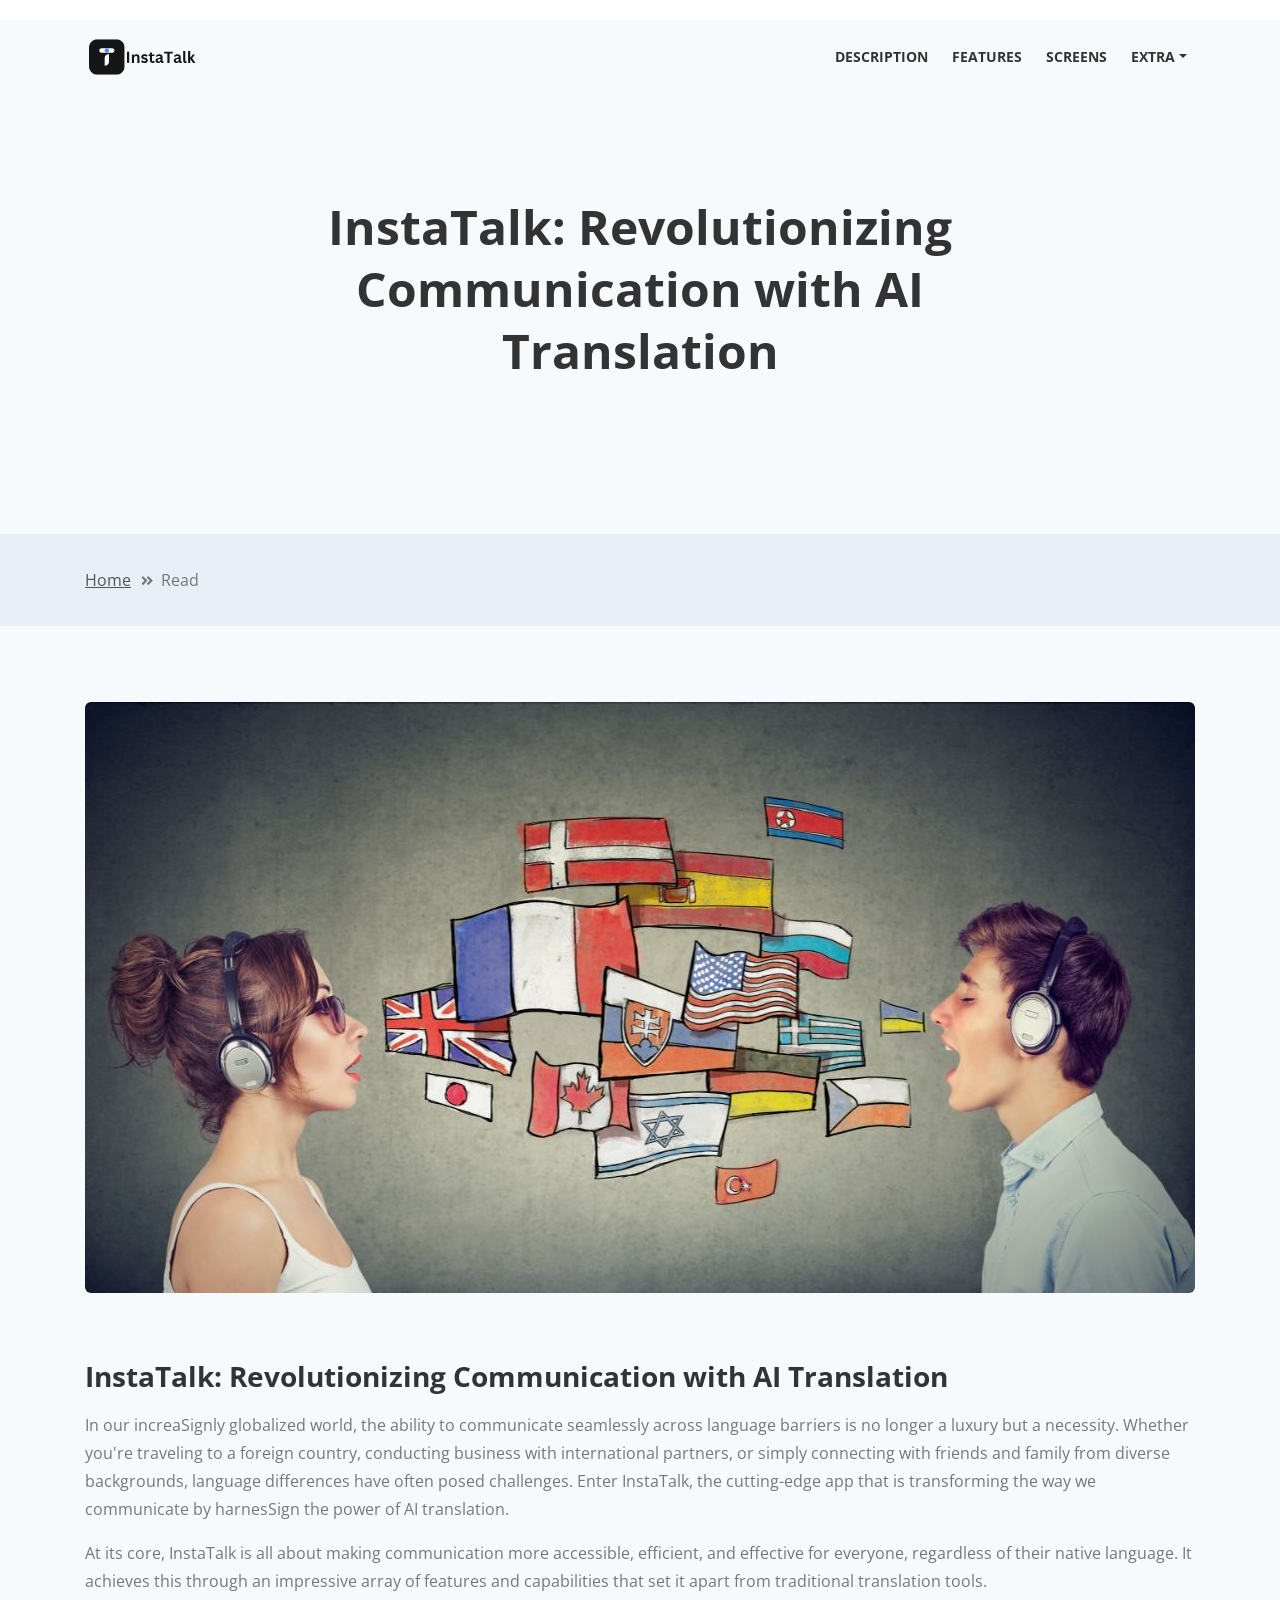
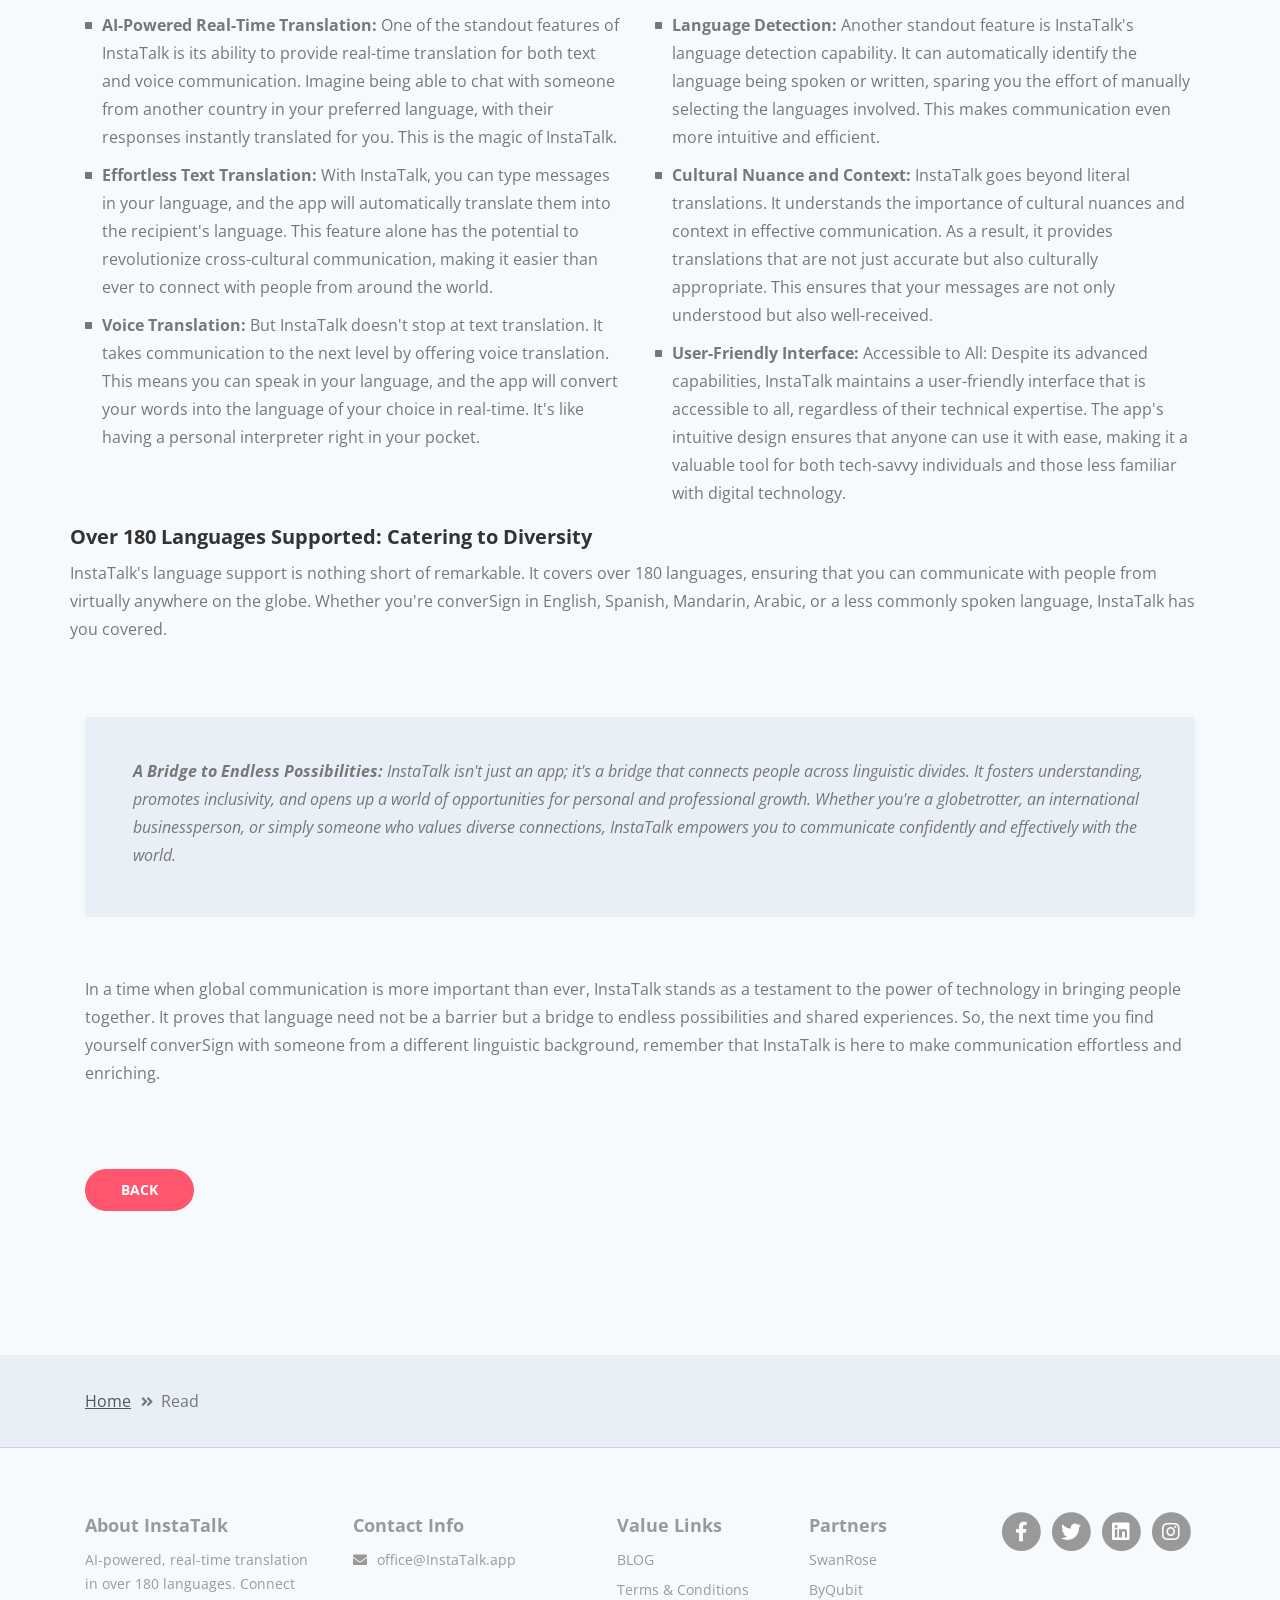
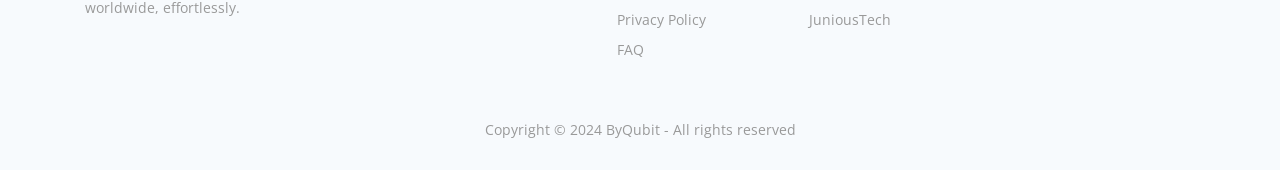
==== commit 7331f4c8: "Add files via upload" ====
--- a/article-details.html
+++ b/article-details.html
@@ -88,9 +88,9 @@
                             <a class="dropdown-item" href="terms-conditions.html"><span class="item-text">TERMS
                                     CONDITIONS</span></a>
                             <div class="dropdown-divider"></div>
-                            <a class="dropdown-item" href="privacy-policy.html"><span class="item-text">PRIVACY
+                            <!-- <a class="dropdown-item" href="privacy-policy.html"><span class="item-text">PRIVACY
                                     POLICY</span></a>
-                            <div class="dropdown-divider"></div>
+                            <div class="dropdown-divider"></div> -->
                             <a class="dropdown-item" href="faq.html"><span class="item-text">FAQ
                                 </span></a>
                         </div>
@@ -258,7 +258,7 @@
             </div>
             <div class="col-lg-4">
                 <!-- Privacy Form -->
-                <div class="form-container">
+                <!-- <div class="form-container">
                     <form id="privacyForm" data-toggle="validator" data-focus="false">
                         <div class="form-group">
                             <input type="email" class="form-control-input" id="pemail" required>
@@ -269,14 +269,15 @@
                             <div id="pmsgSubmit" class="h3 text-center hidden"></div>
                         </div>
                     </form>
-                </div> <!-- end of form container -->
+                </div>  -->
+                <!-- end of form container -->
             </div> <!-- end of col-->
             <div class="row">
-                <div class="col-lg-12">
+                <!-- <div class="col-lg-12">
                     <div class="form-group">
                         <button type="submit" class="form-control-submit-button">SUBSCRIBE</button>
                     </div>
-                </div>
+                </div> -->
 
             </div>
 
@@ -392,6 +393,9 @@
     <script src="js/jquery.magnific-popup.js"></script> <!-- Magnific Popup for lightboxes -->
     <script src="js/validator.min.js"></script> <!-- Validator.js - Bootstrap plugin that validates forms -->
     <script src="js/scripts.js"></script> <!-- Custom scripts -->
+    <script src="js/google_sheets.js"></script> <!-- Google Sheets scripts -->
+    <script src="js/google_sheets_2.js"></script> <!-- Google Sheets scripts -->
+    <script src="js/google_sheets_3.js"></script> <!-- Google Sheets scripts -->
 </body>
 
 </html>
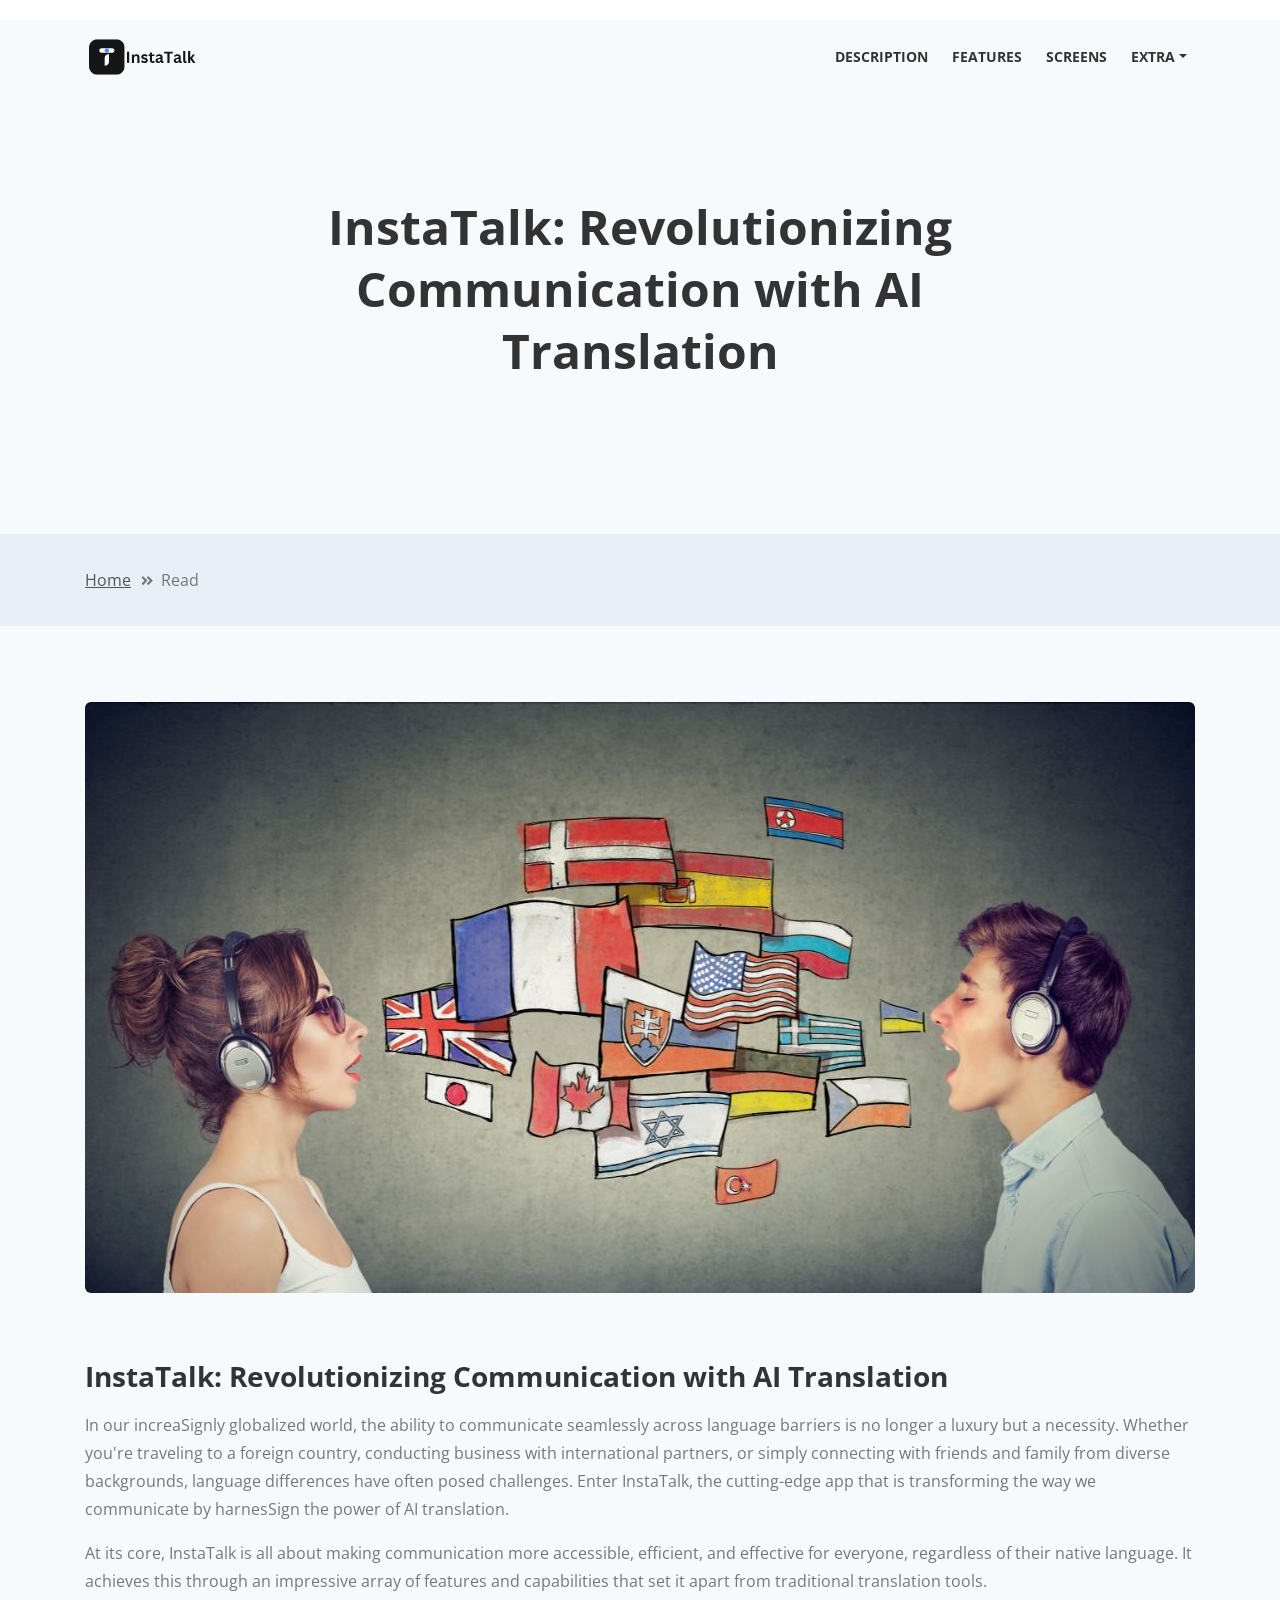
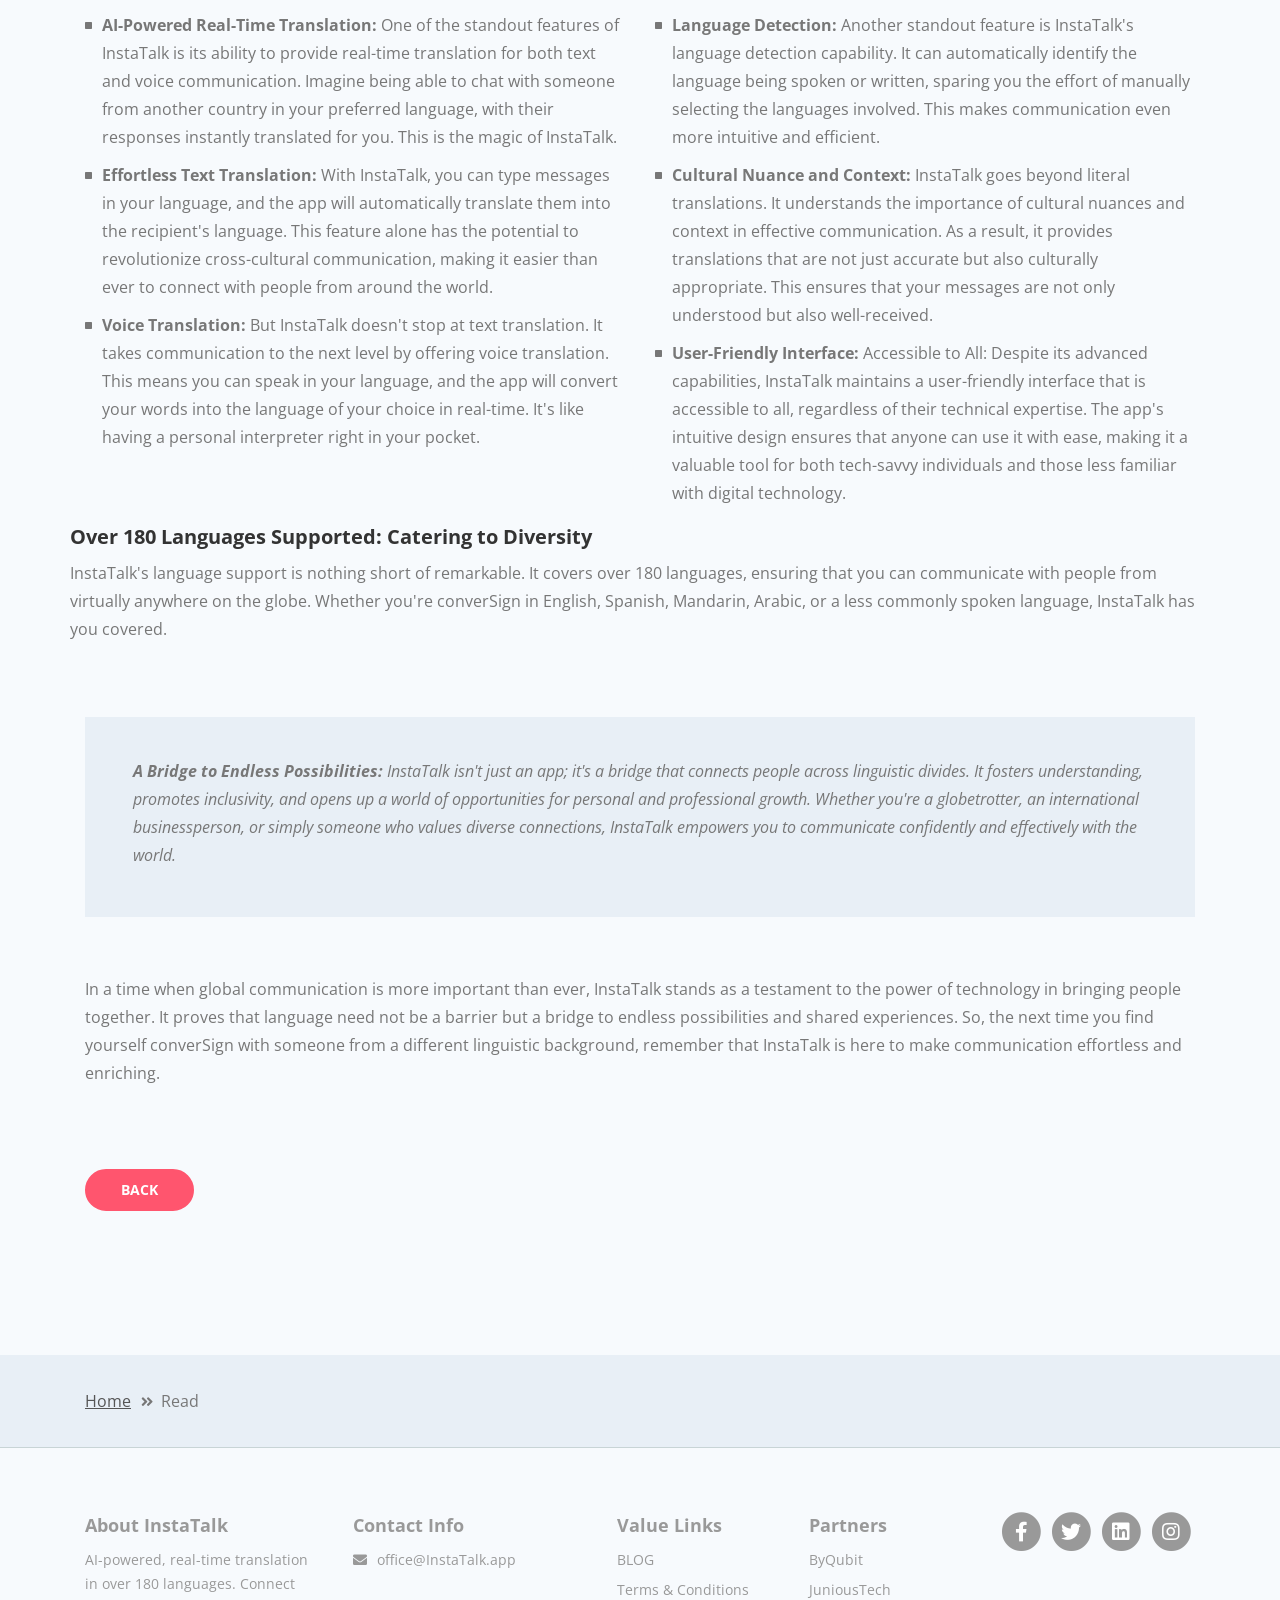
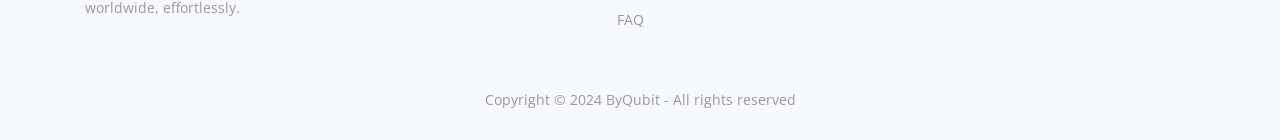
==== commit 7742aead: "Add files via upload" ====
--- a/article-details.html
+++ b/article-details.html
@@ -326,14 +326,14 @@
                         <ul class="list-unstyled li-space-lg p-small">
                             <li><a href="article-details.html">BLOG</a></li>
                             <li><a href="terms-conditions.html">Terms & Conditions</a></li>
-                            <li><a href="privacy-policy.html">Privacy Policy</a></li>
+                            <!-- <li><a href="privacy-policy.html">Privacy Policy</a></li> -->
                             <li><a href="faq.html">FAQ</a></li>
                         </ul>
                     </div> <!-- end of footer-col -->
                     <div class="footer-col fourth">
                         <h5>Partners</h5>
                         <ul class="list-unstyled li-space-lg p-small">
-                            <li><a target="_blank" href="#your-link">SwanRose</a></li>
+                            <!-- <li><a target="_blank" href="#your-link">SwanRose</a></li> -->
                             <li><a target="_blank" href="https://byqubit.com/">ByQubit</a></li>
                             <li><a target="_blank" href="https://juniustech.com/">JuniousTech</a></li>
                         </ul>
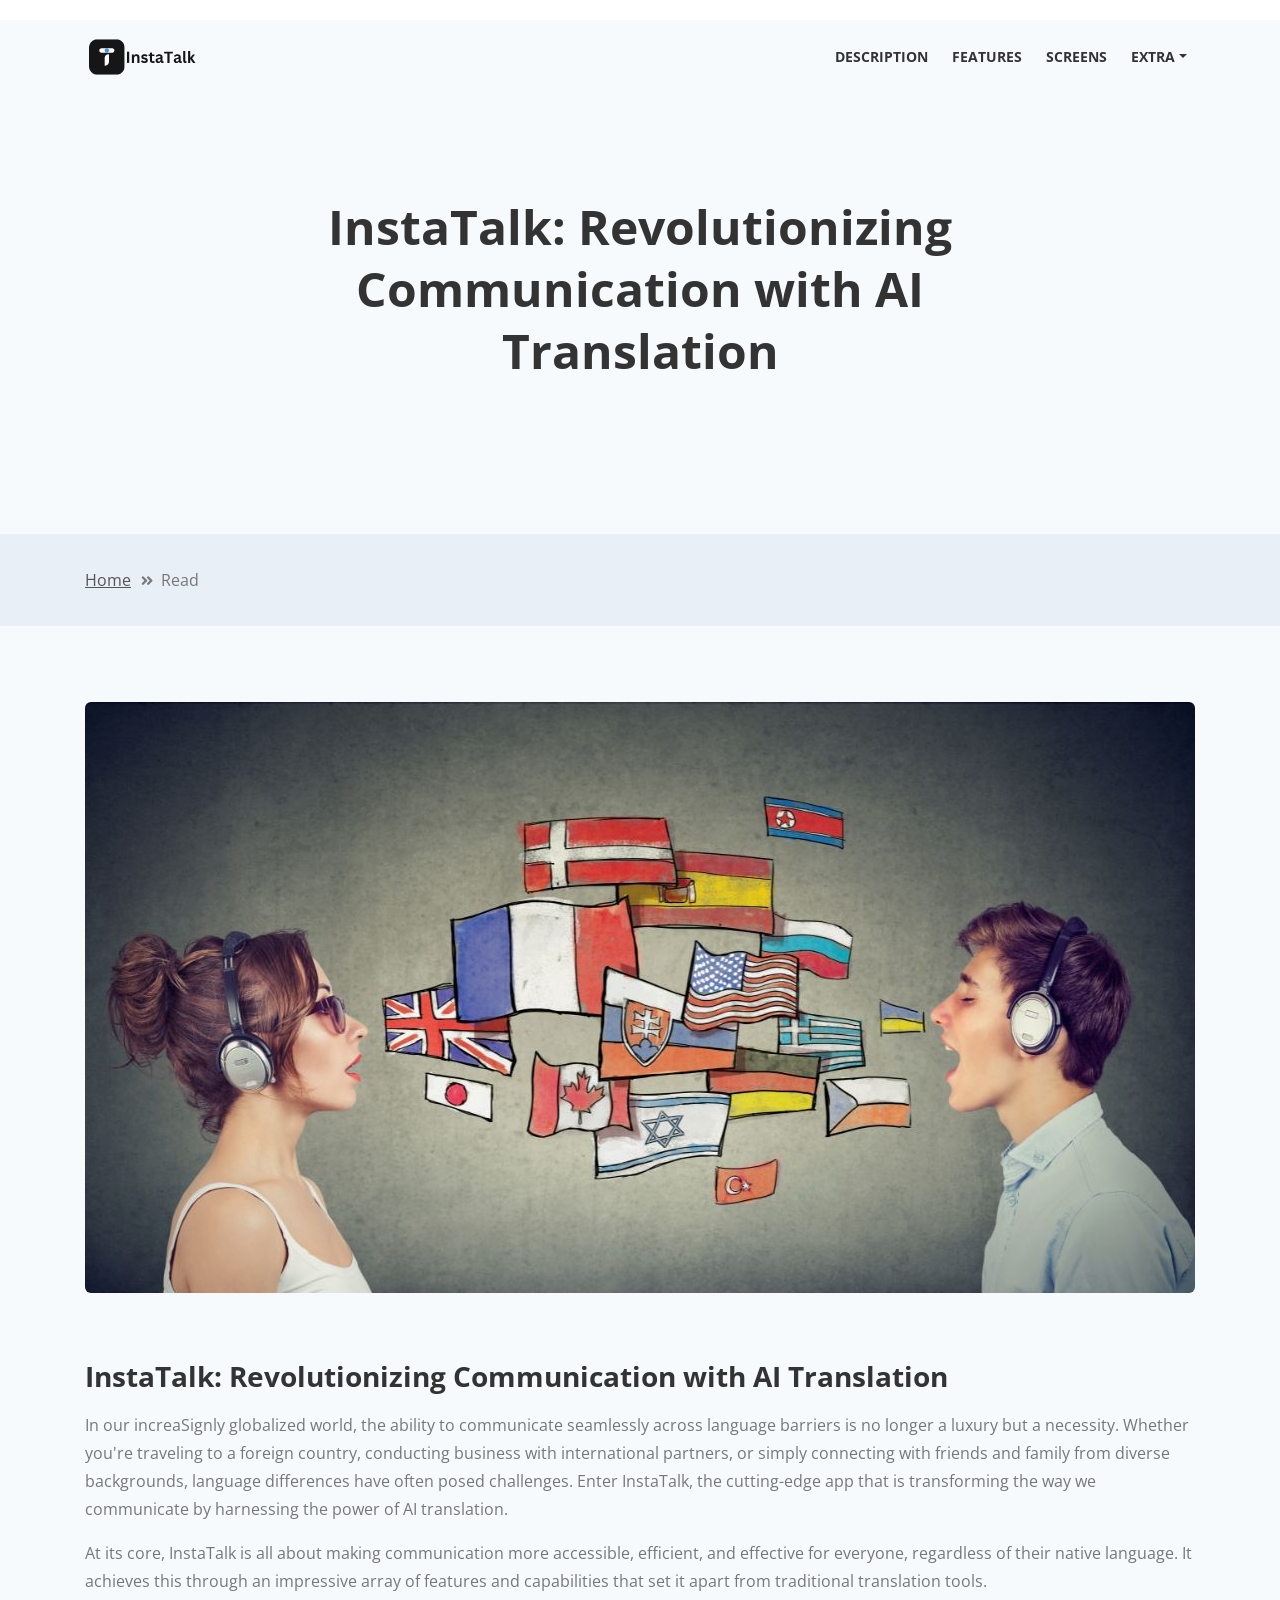
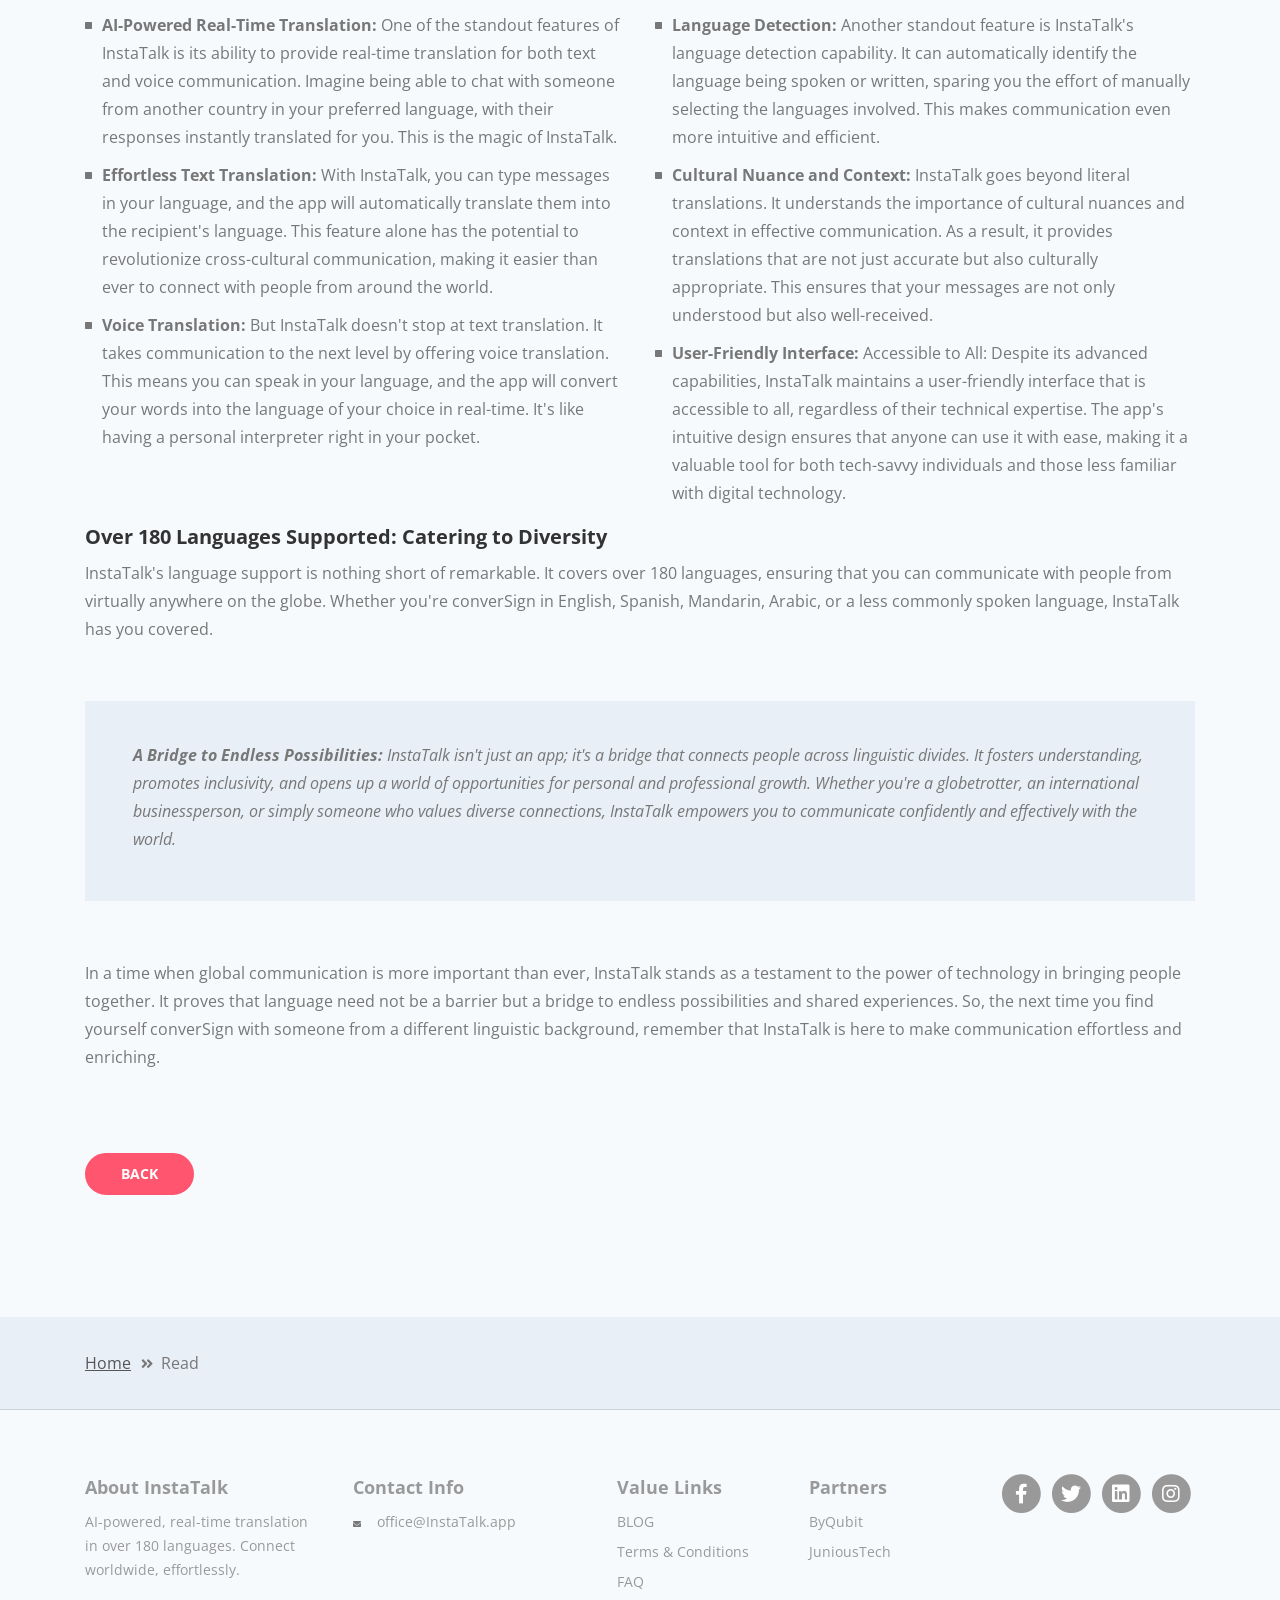
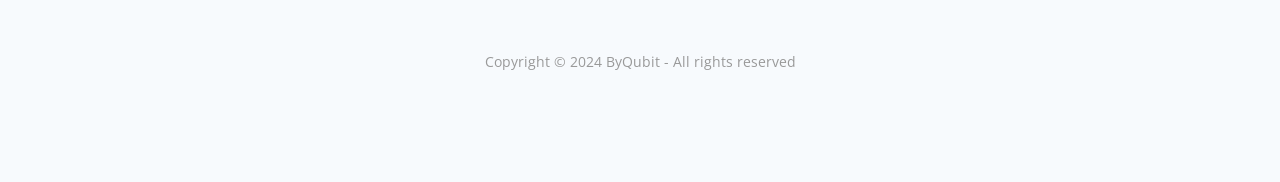
==== commit 98acd377: "Add files via upload" ====
--- a/article-details.html
+++ b/article-details.html
@@ -151,7 +151,7 @@
                             partners, or simply connecting with friends and
                             family from diverse backgrounds, language differences have often posed challenges. Enter
                             InstaTalk, the cutting-edge app that is transforming
-                            the way we communicate by harnesSign the power of AI translation.</p>
+                            the way we communicate by harnessing the power of AI translation.</p>
                         <p>At its core, InstaTalk is all about making communication more accessible, efficient, and
                             effective for everyone, regardless of their native language.
                             It achieves this through an impressive array of features and capabilities that set it apart
@@ -220,45 +220,51 @@
                                     </li>
 
                                 </ul>
-                            </div> <!-- end of col -->
-
+
+                            </div> <!-- end of row -->
+                        </div> <!-- end of text-container-->
+                        <div class="text-container">
                             <h4>Over 180 Languages Supported: Catering to Diversity</h4>
                             <p>InstaTalk's language support is nothing short of remarkable. It covers over 180
                                 languages,
                                 ensuring that you can communicate with people from virtually anywhere on the globe.
                                 Whether you're converSign in English, Spanish, Mandarin, Arabic, or a less commonly
                                 spoken
-                                language, InstaTalk has you covered.</p>
-                        </div> <!-- end of row -->
-                    </div> <!-- end of text-container-->
-
-                    <div class="text-container dark">
-                        <p class="testimonial-text"><strong>A Bridge to Endless Possibilities:</strong> InstaTalk isn't
-                            just an app; it's a bridge that connects people across linguistic divides. It fosters
-                            understanding, promotes inclusivity, and opens up a world of opportunities for personal and
-                            professional growth. Whether you're a globetrotter, an international businessperson, or
-                            simply someone who values diverse connections, InstaTalk empowers you to communicate
-                            confidently and effectively with the world.</p>
-                    </div> <!-- end of text container -->
-                    <div class="text-container">
-                        <p>In a time when global communication is more important than ever, InstaTalk stands as a
-                            testament to the power of technology in bringing people together. It proves that language
-                            need not be a barrier but a bridge to endless possibilities and shared experiences. So, the
-                            next time you find yourself converSign with someone from a different linguistic background,
-                            remember that InstaTalk is here to make communication effortless and enriching.
-                        </p>
-                    </div> <!-- end of text-container-->
-                    <a class="btn-solid-reg" href="index.html">BACK</a>
-                </div> <!-- end of col-->
-            </div> <!-- end of row -->
-        </div> <!-- end of container -->
-        <div class="row">
-            <div class="col-lg-4">
-                <p class="p-large p-heading"></p>
-            </div>
-            <div class="col-lg-4">
-                <!-- Privacy Form -->
-                <!-- <div class="form-container">
+                                language, InstaTalk has you covered.
+                            </p>
+                        </div> <!-- end of text-container-->
+                        <div class="text-container dark">
+                            <p class="testimonial-text"><strong>A Bridge to Endless Possibilities:</strong> InstaTalk
+                                isn't
+                                just an app; it's a bridge that connects people across linguistic divides. It fosters
+                                understanding, promotes inclusivity, and opens up a world of opportunities for personal
+                                and
+                                professional growth. Whether you're a globetrotter, an international businessperson, or
+                                simply someone who values diverse connections, InstaTalk empowers you to communicate
+                                confidently and effectively with the world.</p>
+                        </div> <!-- end of text container -->
+                        <div class="text-container">
+                            <p>In a time when global communication is more important than ever, InstaTalk stands as a
+                                testament to the power of technology in bringing people together. It proves that
+                                language
+                                need not be a barrier but a bridge to endless possibilities and shared experiences. So,
+                                the
+                                next time you find yourself converSign with someone from a different linguistic
+                                background,
+                                remember that InstaTalk is here to make communication effortless and enriching.
+                            </p>
+                        </div> <!-- end of text-container-->
+                        <a class="btn-solid-reg" href="index.html">BACK</a>
+                    </div> <!-- end of col-->
+                </div> <!-- end of row -->
+            </div> <!-- end of container -->
+            <div class="row">
+                <div class="col-lg-4">
+                    <p class="p-large p-heading"></p>
+                </div>
+                <div class="col-lg-4">
+                    <!-- Privacy Form -->
+                    <!-- <div class="form-container">
                     <form id="privacyForm" data-toggle="validator" data-focus="false">
                         <div class="form-group">
                             <input type="email" class="form-control-input" id="pemail" required>
@@ -270,132 +276,135 @@
                         </div>
                     </form>
                 </div>  -->
-                <!-- end of form container -->
-            </div> <!-- end of col-->
-            <div class="row">
-                <!-- <div class="col-lg-12">
+                    <!-- end of form container -->
+                </div> <!-- end of col-->
+                <div class="row">
+                    <!-- <div class="col-lg-12">
                     <div class="form-group">
                         <button type="submit" class="form-control-submit-button">SUBSCRIBE</button>
                     </div>
                 </div> -->
 
+                </div>
+
+
             </div>
-
-
-        </div>
-    </div> <!-- end of ex-basic-2 -->
-    <!-- end of privacy content -->
-
-
-    <!-- Breadcrumbs -->
-    <div class="ex-basic-1">
-        <div class="container">
-            <div class="row">
-                <div class="col-lg-12">
-                    <div class="breadcrumbs">
-                        <a href="index.html">Home</a><i class="fa fa-angle-double-right"></i><span>Read</span>
-                    </div> <!-- end of breadcrumbs -->
-                </div> <!-- end of col -->
-            </div> <!-- end of row -->
-        </div> <!-- end of container -->
-    </div> <!-- end of ex-basic-1 -->
-    <!-- end of breadcrumbs -->
-
-
-    <!-- Footer -->
-    <div class="footer">
-        <div class="container">
-            <div class="row">
-                <div class="col-lg-12">
-                    <div class="footer-col first">
-                        <h5>About InstaTalk</h5>
-                        <p class="p-small">AI-powered, real-time translation in over 180 languages. Connect worldwide,
-                            effortlessly.</p>
-                    </div> <!-- end of footer-col -->
-                    <div class="footer-col second">
-                        <h5>Contact Info</h5>
-                        <ul class="list-unstyled li-space-lg p-small">
-                            <li class="media">
-                                <i class="fas fa-envelope"></i>
-                                <div class="media-body"><a href="#your-link">office@InstaTalk.app</a></div>
-                            </li>
-                        </ul>
-                    </div> <!-- end of footer-col -->
-                    <div class="footer-col third">
-                        <h5>Value Links</h5>
-                        <ul class="list-unstyled li-space-lg p-small">
-                            <li><a href="article-details.html">BLOG</a></li>
-                            <li><a href="terms-conditions.html">Terms & Conditions</a></li>
-                            <!-- <li><a href="privacy-policy.html">Privacy Policy</a></li> -->
-                            <li><a href="faq.html">FAQ</a></li>
-                        </ul>
-                    </div> <!-- end of footer-col -->
-                    <div class="footer-col fourth">
-                        <h5>Partners</h5>
-                        <ul class="list-unstyled li-space-lg p-small">
-                            <!-- <li><a target="_blank" href="#your-link">SwanRose</a></li> -->
-                            <li><a target="_blank" href="https://byqubit.com/">ByQubit</a></li>
-                            <li><a target="_blank" href="https://juniustech.com/">JuniousTech</a></li>
-                        </ul>
-                    </div> <!-- end of footer-col -->
-                    <div class="footer-col fifth">
-                        <span class="fa-stack">
-                            <a target="_blank" href="#your-link">
-                                <i class="fas fa-circle fa-stack-2x"></i>
-                                <i class="fab fa-facebook-f fa-stack-1x"></i>
-                            </a>
-                        </span>
-                        <span class="fa-stack">
-                            <a target="_blank" href="#your-link">
-                                <i class="fas fa-circle fa-stack-2x"></i>
-                                <i class="fab fa-twitter fa-stack-1x"></i>
-                            </a>
-                        </span>
-                        <span class="fa-stack">
-                            <a target="_blank" href="https://www.linkedin.com/company/byqubitllc/">
-                                <i class="fas fa-circle fa-stack-2x"></i>
-                                <i class="fab fa-linkedin fa-stack-1x"></i>
-                            </a>
-                        </span>
-                        <span class="fa-stack">
-                            <a target="_blank" href="#your-link">
-                                <i class="fas fa-circle fa-stack-2x"></i>
-                                <i class="fab fa-instagram fa-stack-1x"></i>
-                            </a>
-                        </span>
-                    </div> <!-- end of footer-col -->
-                </div> <!-- end of col -->
-            </div> <!-- end of row -->
-        </div> <!-- end of container -->
-    </div> <!-- end of footer -->
-    <!-- end of footer -->
-
-
-    <!-- Copyright -->
-    <div class="copyright">
-        <div class="container">
-            <div class="row">
-                <div class="col-lg-12">
-                    <p class="p-small">Copyright © 2024 <a target="_blank" href="https://byqubit.com/">ByQubit</a> - All
-                        rights reserved</p>
-                </div> <!-- end of col -->
-            </div> <!-- enf of row -->
-        </div> <!-- end of container -->
-    </div> <!-- end of copyright -->
-
-
-    <!-- Scripts -->
-    <script src="js/jquery.min.js"></script> <!-- jQuery for Bootstrap's JavaScript plugins -->
-    <script src="js/popper.min.js"></script> <!-- Popper tooltip library for Bootstrap -->
-    <script src="js/bootstrap.min.js"></script> <!-- Bootstrap framework -->
-    <script src="js/jquery.eaSign.min.js"></script> <!-- jQuery EaSign for smooth scrolling between anchors -->
-    <script src="js/swiper.min.js"></script> <!-- Swiper for image and text sliders -->
-    <script src="js/jquery.magnific-popup.js"></script> <!-- Magnific Popup for lightboxes -->
-    <script src="js/validator.min.js"></script> <!-- Validator.js - Bootstrap plugin that validates forms -->
-    <script src="js/scripts.js"></script> <!-- Custom scripts -->
-    <script src="js/google_sheets.js"></script> <!-- Google Sheets scripts -->
-    <script src="js/google_sheets_2.js"></script> <!-- Google Sheets scripts -->
-    <script src="js/google_sheets_3.js"></script> <!-- Google Sheets scripts -->
+        </div> <!-- end of ex-basic-2 -->
+        <!-- end of privacy content -->
+
+
+        <!-- Breadcrumbs -->
+        <div class="ex-basic-1">
+            <div class="container">
+                <div class="row">
+                    <div class="col-lg-12">
+                        <div class="breadcrumbs">
+                            <a href="index.html">Home</a><i class="fa fa-angle-double-right"></i><span>Read</span>
+                        </div> <!-- end of breadcrumbs -->
+                    </div> <!-- end of col -->
+                </div> <!-- end of row -->
+            </div> <!-- end of container -->
+        </div> <!-- end of ex-basic-1 -->
+        <!-- end of breadcrumbs -->
+
+
+        <!-- Footer -->
+        <div class="footer">
+            <div class="container">
+                <div class="row">
+                    <div class="col-lg-12">
+                        <div class="footer-col first">
+                            <h5>About InstaTalk</h5>
+                            <p class="p-small">AI-powered, real-time translation in over 180 languages. Connect
+                                worldwide,
+                                effortlessly.</p>
+                        </div> <!-- end of footer-col -->
+                        <div class="footer-col second">
+                            <h5>Contact Info</h5>
+                            <ul class="list-unstyled li-space-lg p-small">
+                                <li class="media">
+                                    <i class="fas fa-envelope"></i>
+                                    <div class="media-body"><a
+                                            href="mailto:office@instatalk.app">office@InstaTalk.app</a></div>
+                                </li>
+                            </ul>
+                        </div> <!-- end of footer-col -->
+                        <div class="footer-col third">
+                            <h5>Value Links</h5>
+                            <ul class="list-unstyled li-space-lg p-small">
+                                <li><a href="article-details.html">BLOG</a></li>
+                                <li><a href="terms-conditions.html">Terms & Conditions</a></li>
+                                <!-- <li><a href="privacy-policy.html">Privacy Policy</a></li> -->
+                                <li><a href="faq.html">FAQ</a></li>
+                            </ul>
+                        </div> <!-- end of footer-col -->
+                        <div class="footer-col fourth">
+                            <h5>Partners</h5>
+                            <ul class="list-unstyled li-space-lg p-small">
+                                <!-- <li><a target="_blank" href="#your-link">SwanRose</a></li> -->
+                                <li><a target="_blank" href="https://byqubit.com/">ByQubit</a></li>
+                                <li><a target="_blank" href="https://juniustech.com/">JuniousTech</a></li>
+                            </ul>
+                        </div> <!-- end of footer-col -->
+                        <div class="footer-col fifth">
+                            <span class="fa-stack">
+                                <a target="_blank" href="#your-link">
+                                    <i class="fas fa-circle fa-stack-2x"></i>
+                                    <i class="fab fa-facebook-f fa-stack-1x"></i>
+                                </a>
+                            </span>
+                            <span class="fa-stack">
+                                <a target="_blank" href="#your-link">
+                                    <i class="fas fa-circle fa-stack-2x"></i>
+                                    <i class="fab fa-twitter fa-stack-1x"></i>
+                                </a>
+                            </span>
+                            <span class="fa-stack">
+                                <a target="_blank" href="https://www.linkedin.com/company/byqubitllc/">
+                                    <i class="fas fa-circle fa-stack-2x"></i>
+                                    <i class="fab fa-linkedin fa-stack-1x"></i>
+                                </a>
+                            </span>
+                            <span class="fa-stack">
+                                <a target="_blank" href="#your-link">
+                                    <i class="fas fa-circle fa-stack-2x"></i>
+                                    <i class="fab fa-instagram fa-stack-1x"></i>
+                                </a>
+                            </span>
+                        </div> <!-- end of footer-col -->
+                    </div> <!-- end of col -->
+                </div> <!-- end of row -->
+            </div> <!-- end of container -->
+        </div> <!-- end of footer -->
+        <!-- end of footer -->
+
+
+        <!-- Copyright -->
+        <div class="copyright">
+            <div class="container">
+                <div class="row">
+                    <div class="col-lg-12">
+                        <p class="p-small">Copyright © 2024 <a target="_blank" href="https://byqubit.com/">ByQubit</a> -
+                            All
+                            rights reserved</p>
+                    </div> <!-- end of col -->
+                </div> <!-- enf of row -->
+            </div> <!-- end of container -->
+        </div> <!-- end of copyright -->
+
+
+        <!-- Scripts -->
+        <script src="js/jquery.min.js"></script> <!-- jQuery for Bootstrap's JavaScript plugins -->
+        <script src="js/popper.min.js"></script> <!-- Popper tooltip library for Bootstrap -->
+        <script src="js/bootstrap.min.js"></script> <!-- Bootstrap framework -->
+        <script src="js/jquery.easing.min.js"></script> <!-- jQuery Easing for smooth scrolling between anchors -->
+        <script src="js/swiper.min.js"></script> <!-- Swiper for image and text sliders -->
+        <script src="js/jquery.magnific-popup.js"></script> <!-- Magnific Popup for lightboxes -->
+        <script src="js/validator.min.js"></script> <!-- Validator.js - Bootstrap plugin that validates forms -->
+        <script src="js/scripts.js"></script> <!-- Custom scripts -->
+        <!-- <script src="js/google_sheets.js"></script> Google Sheets scripts -->
+        <!-- <script src="js/google_sheets_2.js"></script> Google Sheets scripts -->
+        <!-- <script src="js/google_sheets_3.js"></script> Google Sheets scripts -->
 </body>
 
 </html>
